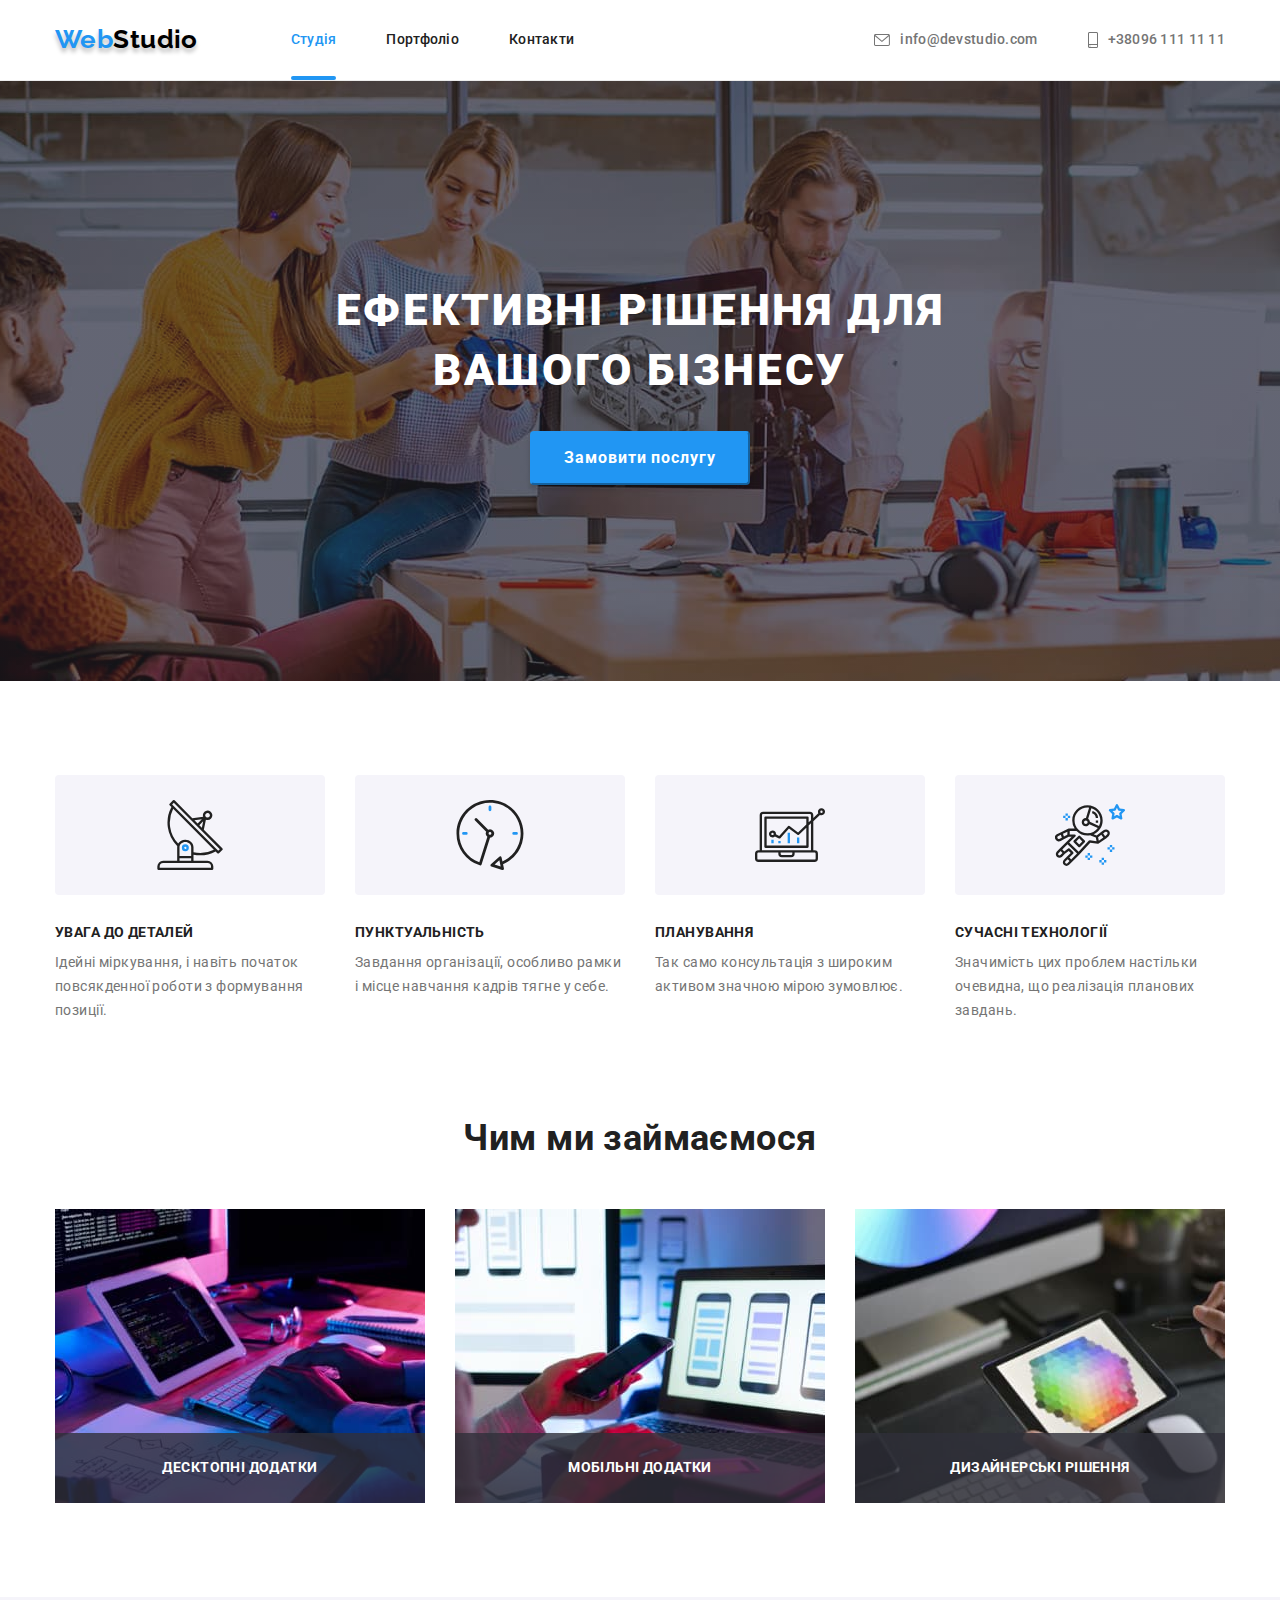
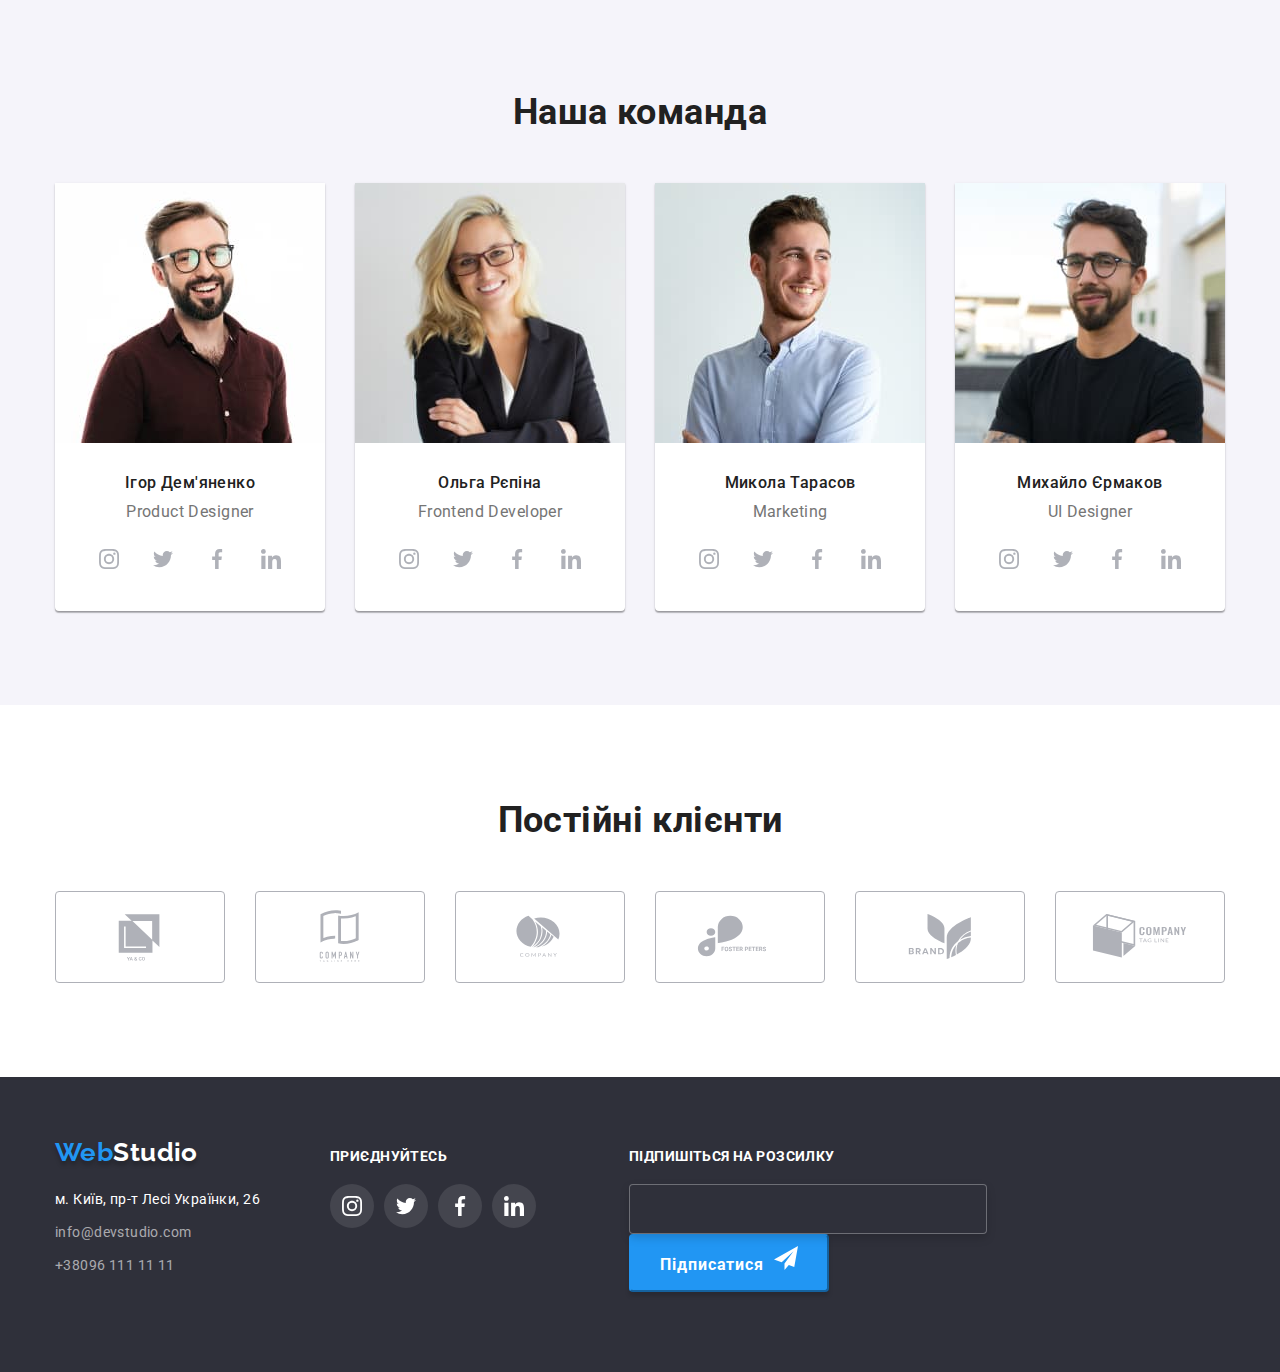
==== index.html @ 11b33dce "subscribe footer" ====
<!DOCTYPE html>
<html lang="uk">
<head>
    <meta charset="UTF-8">
    <meta http-equiv="X-UA-Compatible" content="IE=edge">
    <meta name="viewport" content="width=device-width, initial-scale=1.0">
    <title>WebStudio</title>
    <link rel="preconnect" href="https://fonts.googleapis.com">
    <link rel="preconnect" href="https://fonts.gstatic.com" crossorigin>
    <link href="https://fonts.googleapis.com/css2?family=Raleway:wght@700&family=Roboto:wght@400;500;700;900&display=swap"
        rel="stylesheet">
    <link rel="stylesheet" href="https://cdnjs.cloudflare.com/ajax/libs/modern-normalize/1.1.0/modern-normalize.min.css">
    <link rel="stylesheet" href="./css/styles.css"/>
</head>
<body>
    <!--Хедер-->
    <header>
        <div class="container page-nav">
            <nav class="nav">
                <a href="" class="logo">
                    <span class="logo-web">Web</span><span class="logo-studio">Studio</span>
                </a>
                <ul class="site-nav">
                    <li class="item"> <a class="link current" href="">Студія</a></li>
                    <li class="item"> <a class="link" href="./portfolio.html">Портфоліо</a></li>
                    <li class="item"> <a class="link" href="">Контакти</a></li>
                </ul>
            </nav>
            <ul class="nav-address">
                <li class="item"> <a class="link" href="mailto:info@devstudio.com">
                    <svg class="mail-nav" width="16" height="12">
                      <use href="./images/icons.svg#icon-envelope"></use>
                    </svg> info@devstudio.com</a></li>
                <li class="item"> <a class="link" href="tel:+380961111111">
                    <svg class="tel-nav" width="10" height="16">
                      <use href="./images/icons.svg#icon-smartphone"></use>
                    </svg>+38096 111 11 11</a></li>
            </ul>
        </div>
    </header>
    <!--Мейн-->
    <main>
        <div class="overlay">
            <section class="hero-section">
                <h1 class="title">Ефективні рішення для <br> вашого бізнесу</h1>
                <button class="button" type="button" data-modal-open>
                    <span class="button__label">Замовити послугу</span>
                </button>
            </section>
        </div>
        <section class="benefits">
            <div class="container">
                <h2 class="visually-hidden">Переваги компанії</h2>
                <ul class="features">
                    <li class="item icon-antenna">
                        <div class="icon">
                            <svg class="item-icon" width="70px" height="70px">
                              <use href="./images/icons.svg#icon-antenna-1"></use>
                            </svg>
                        </div>
                        <h3 class="details">УВАГА ДО ДЕТАЛЕЙ</h3>
                        <p class="description">Ідейні міркування, і навіть початок повсякденної роботи з формування позиції.</p>
                    </li>
                    <li class="item icon-clock">
                        <div class="icon">
                            <svg class="item-icon" width="70px" height="70px">
                                <use href="./images/icons.svg#icon-clock-1"></use>
                            </svg>
                        </div>
                        <h3 class="details">ПУНКТУАЛЬНІСТЬ</h3>
                        <p class="description">Завдання організації, особливо рамки і місце навчання кадрів тягне у себе.</p>
                    </li>
                    <li class="item icon-diagram">
                        <div class="icon">
                            <svg class="item-icon" width="70px" height="70px">
                                <use href="./images/icons.svg#icon-diagram-1"></use>
                            </svg>
                        </div>
                        <h3 class="details">ПЛАНУВАННЯ</h3>
                        <p class="description">Так само консультація з широким активом значною мірою зумовлює.</p>
                    </li>
                    <li class="item icon-astronaut">
                        <div class="icon">
                            <svg class="item-icon" width="70px" height="70px">
                                <use href="./images/icons.svg#icon-astronaut-1"></use>
                            </svg>
                        </div>
                        <h3 class="details">СУЧАСНІ ТЕХНОЛОГІЇ</h3>
                        <p class="description">Значимість цих проблем настільки очевидна, що реалізація планових завдань.</p>
                    </li>
                </ul>
            </div>
        </section>
        <section class="work">
            <div class="container">
                <h2 class="title-work">Чим ми займаємося</h2>
                <ul class="box">
                    <li class="item">
                        <a class="link-work" href=""><img src="./images/img1.jpg" alt="Десктопні застосунки" width="370"
                                height="294"></a>
                        <div class="overlay-text"><p>Десктопні додатки</p></div>
                    </li>
                    <li class="item">
                        <a class="link-work" href=""><img src="./images/img2.jpg" alt="Мобільні застосунки" width="370"
                                height="294"></a>
                        <div class="overlay-text"><p>Мобільні додатки</p></div>
                    </li>
                    <li class="item">
                        <a class="link-work" href=""><img src="./images/img3.jpg" alt="Дизайнерські рішення" width="370"
                                height="294"></a>
                        <div class="overlay-text"><p>Дизайнерські рішення</p></div>
                    </li>
                </ul>
            </div>
        </section>
        <section class="work1">
            <div class="container">
                <h2 class="title-work">Наша команда</h2>
                <ul class="specialists">
                    <li class="container1">
                            <img class="img" src="./images/k1.jpg" alt="Product Designer" width="270" height="260">
                            <div class="team">
                                <h3 class="name">Ігор Дем'яненко</h3>
                                <p class="profession" lang="en">Product Designer</p>
                                <ul class="social">
                                    <li class="link"><a class="socials-item" href="" target="_blank" aria-label="Instagram">
                                            <svg class="icon" width="20" height="20">
                                                <use href="./images/icons.svg#icon-instagram"></use>
                                            </svg>
                                        </a>
                                    </li>
                                    <li class="link"><a class="socials-item" href="" target="_blank" aria-label="Twitter">
                                            <svg class="icon" width="20" height="20">
                                                <use href="./images/icons.svg#icon-twitter"></use>
                                            </svg>
                                        </a>
                                    </li>
                                    <li class="link"><a class="socials-item" href="" target="_blank" aria-label="Facebook">
                                            <svg class="icon" width="20" height="20">
                                                <use href="./images/icons.svg#icon-facebook"></use>
                                            </svg>
                                        </a>
                                    </li>
                                    <li class="link"><a class="socials-item" href="" target="_blank" aria-label="Linkedin">
                                            <svg class="icon" width="20" height="20">
                                                <use href="./images/icons.svg#icon-linkedin"></use>
                                            </svg>
                                        </a>
                                    </li>
                                </ul>
                            </div>
                    </li>
                    <li class="container1">
                            <img class="img" src="./images/k2.jpg" alt="Frontend Developer" width="270" height="260">
                            <div class="team">
                                <h3 class="name">Ольга Рєпіна</h3>
                                <p class="profession" lang="en">Frontend Developer</p>
                                <ul class="social">
                                    <li class="link"><a class="socials-item" href="" target="_blank" aria-label="Instagram">
                                            <svg class="icon" width="20" height="20">
                                                <use href="./images/icons.svg#icon-instagram"></use>
                                            </svg>
                                        </a>
                                    </li>
                                    <li class="link"><a class="socials-item" href="" target="_blank" aria-label="Twitter">
                                            <svg class="icon" width="20" height="20">
                                                <use href="./images/icons.svg#icon-twitter"></use>
                                            </svg>
                                        </a>
                                    </li>
                                    <li class="link"><a class="socials-item" href="" target="_blank" aria-label="Facebook">
                                            <svg class="icon" width="20" height="20">
                                                <use href="./images/icons.svg#icon-facebook"></use>
                                            </svg>
                                        </a>
                                    </li>
                                    <li class="link"><a class="socials-item" href="" target="_blank" aria-label="Linkedin">
                                            <svg class="icon" width="20" height="20">
                                                <use href="./images/icons.svg#icon-linkedin"></use>
                                            </svg>
                                        </a>
                                    </li>
                                </ul>
                            </div>
                    </li>
                    <li class="container1">
                            <img class="img" src="./images/k3.jpg" alt="Marketing" width="270" height="260">
                            <div class="team">
                                <h3 class="name">Микола Тарасов</h3>
                                <p class="profession" lang="en">Marketing</p>
                                <ul class="social">
                                    <li class="link"><a class="socials-item" href="" target="_blank" aria-label="Instagram">
                                            <svg class="icon" width="20" height="20">
                                                <use href="./images/icons.svg#icon-instagram"></use>
                                            </svg>
                                        </a>
                                    </li>
                                    <li class="link"><a class="socials-item" href="" target="_blank" aria-label="Twitter">
                                            <svg class="icon" width="20" height="20">
                                                <use href="./images/icons.svg#icon-twitter"></use>
                                            </svg>
                                        </a>
                                    </li>
                                    <li class="link"><a class="socials-item" href="" target="_blank" aria-label="Facebook">
                                            <svg class="icon" width="20" height="20">
                                                <use href="./images/icons.svg#icon-facebook"></use>
                                            </svg>
                                        </a>
                                    </li>
                                    <li class="link"><a class="socials-item" href="" target="_blank" aria-label="Linkedin">
                                            <svg class="icon" width="20" height="20">
                                                <use href="./images/icons.svg#icon-linkedin"></use>
                                            </svg>
                                        </a>
                                    </li>
                                </ul>
                            </div>
                    </li>
                    <li class="container1">
                            <img class="img" src="./images/k4.jpg" alt="UI Designer" width="270" height="260">
                            <div class="team">
                                <h3 class="name">Михайло Єрмаков</h3>
                                <p class="profession" lang="en">UI Designer</p>
                                <ul class="social">
                                    <li class="link"><a class="socials-item" href="" target="_blank" aria-label="Instagram">
                                            <svg class="icon" width="20" height="20">
                                                <use href="./images/icons.svg#icon-instagram"></use>
                                            </svg>
                                        </a>
                                    </li>
                                    <li class="link"><a class="socials-item" href="" target="_blank" aria-label="Twitter">
                                            <svg class="icon" width="20" height="20">
                                                <use href="./images/icons.svg#icon-twitter"></use>
                                            </svg>
                                        </a>
                                    </li>
                                    <li class="link"><a class="socials-item" href="" target="_blank" aria-label="Facebook">
                                            <svg class="icon" width="20" height="20">
                                                <use href="./images/icons.svg#icon-facebook"></use>
                                            </svg>
                                        </a>
                                    </li>
                                    <li class="link"><a class="socials-item" href="" target="_blank" aria-label="Linkedin">
                                            <svg class="icon" width="20" height="20">
                                                <use href="./images/icons.svg#icon-linkedin"></use>
                                            </svg>
                                        </a>
                                    </li>
                                </ul>
                            </div>
                    </li>
                </ul>
            </div>
        </section>
        <section class="clients">
            <div class="container">
                <h2 class="title-work">Постійні клієнти</h2>
                <ul class="icon-clients">
                    <li class="item"><a class="company-link" href="" target="_blank">
                        <svg class="company" width="106" height="60">
                      <use href="./images/icons.svg#icon-Logo1"></use>
                        </svg>
                        </a>
                    </li>
                    <li class="item"><a class="company-link" href="" target="_blank"><svg class="company" width="106" height="60">
                      <use href="./images/icons.svg#icon-Logo2"></use>
                    </svg></a></li>
                    <li class="item"><a class="company-link" href="" target="_blank"><svg class="company" width="106" height="60">
                      <use href="./images/icons.svg#icon-Logo3"></use>
                    </svg></a></li>
                    <li class="item"><a class="company-link" href="" target="_blank"><svg class="company" width="106" height="60">
                      <use href="./images/icons.svg#icon-Logo4"></use>
                    </svg></a></li>
                    <li class="item"><a class="company-link" href="" target="_blank"><svg class="company" width="106" height="60">
                      <use href="./images/icons.svg#icon-Logo5"></use>
                    </svg></a></li>
                    <li class="item"><a class="company-link" href="" target="_blank"><svg class="company" width="106" height="60">
                      <use href="./images/icons.svg#icon-Logo6"></use>
                    </svg></a></li>
                </ul>
            </div>
        </section>
    </main>
    <!--Футер-->
    <footer class="footer">
        <div class="container info">
            <div>
                <a href="" class="logo">
                    <span class="logo-web">Web</span><span class="logo-studio">Studio</span>
                </a>
                <address>
                    <ul>
                        <li class="item"><a class="address" href="https://goo.gl/maps/R6BXJKpHJJbLq4Js7" target="_blank">м. Київ, пр-т
                                Лесі Українки,
                                26</a></li>
                        <li class="item"><a class="mail" href="mailto:info@devstudio.com">info@devstudio.com</a></li>
                        <li class="item"><a class="tel" href="tel:+380961111111">+38096 111 11 11</a></li>
                    </ul>
                </address>
            </div>
            <div class="social-page">
                <b class="join">приєднуйтесь</b>
                <ul class="social">
                    <li class="link"><a class="socials-item" href="" target="_blank" aria-label="Instagram">
                            <svg class="icon" width="20" height="20">
                                <use href="./images/icons.svg#icon-instagram"></use>
                            </svg>
                        </a>
                    </li>
                    <li class="link"><a class="socials-item" href="" target="_blank" aria-label="Twitter">
                            <svg class="icon" width="20" height="20">
                                <use href="./images/icons.svg#icon-twitter"></use>
                            </svg>
                        </a>
                    </li>
                    <li class="link"><a class="socials-item" href="" target="_blank" aria-label="Facebook">
                            <svg class="icon" width="20" height="20">
                                <use href="./images/icons.svg#icon-facebook"></use>
                            </svg>
                        </a>
                    </li>
                    <li class="link"><a class="socials-item" href="" target="_blank" aria-label="Linkedin">
                            <svg class="icon" width="20" height="20">
                                <use href="./images/icons.svg#icon-linkedin"></use>
                            </svg>
                        </a>
                    </li>
                </ul>
            </div>
            <div class="subscribe">
                <b class="join">Підпишіться на розсилку</b>
                <form action="email" placeholder="E-mail">
                    <label for="">
                        <input type="text" name="E-mail">
                    </label>
                    <button class="btn-form">
                        <span class="btn-name">Підписатися</span>
                        <svg class="icon-send" width="24" height="24">
                            <use href="./images/icons.svg#icon-icon-send"></use>
                        </svg>
                    </button>
                </form>
            </div>
        </div>
    </footer>

    <div class="backdrop is-hidden" data-modal>
        <div class="modal">
            <button class="close-btn" type="button" data-modal-close>
                <svg class="icon-close" width="18" height="18">
                  <use href="./images/icons.svg#icon-close"></use>
                </svg>
            </button>
        </div>
    </div>
    <script src="./js/modal.js"></script>
</body>
</html>
---- css/styles.css ----
/*колір основного тексту #212121 */
/*вторинний колір тексту #757575 */
/*білий #FFFFFF */
/*акцент синій #2196F3 */
/*вторинний колір фону #2F303A-чорний, #F5F4FA- сірий */

:root {
    --primary-text-color: #757575;
    --title-text-color: #212121;
    --accent-color: #2196F3;
    --white-color: #FFFFFF;
}
html{
    box-sizing: border-box;
}
*,*::before, *::after{
    box-sizing: inherit;
}
body{
    background-color: var(--white-color);
    font-family: 'Roboto', sans-serif;
    font-weight: 400;
    font-size: 14px;
    letter-spacing: 0.03em;
}
body ul{
    list-style: none;
}
body a{
    text-decoration: none;
}

    
            /*Header*/
header {
    background-color: var(--white-color);
    border-bottom: 1px solid #ECECEC;
}
h1,h2,h3,p,ul{
    margin: 0;
    padding: 0;
}
img{
    display: block;
}
.page-nav{
    display: flex;
    align-items: center;
}
.nav{
    display: flex;
}

.container{
    margin-left: auto;
    margin-right: auto;
    width: 1200px;
    padding: 0 15px;
    /*outline: 4px solid red;*/ 
}
.logo{
    font-family: 'Raleway', sans-serif;
    font-weight: 700;
    font-size: 26px;
    line-height: 1.19;
    text-shadow: 0px 4px 4px rgba(0, 0, 0, 0.25);
}
.nav .logo{
    padding-top: 24px;
    padding-bottom: 25px;
}
.logo-web {
    color: var(--accent-color);
}
.logo-studio {
    color: #000000;
}
.site-nav {    
    display: flex;
    margin-left: 93px;
    font-weight: 500;
    font-size: 14px;
    line-height: 1.14;
    letter-spacing: 0.02em;
    color: var(--title-text-color);
}
.site-nav .item{
    margin-right: 50px;
    position: relative;
}
.site-nav .current::after{
    content: "";
    position: absolute;
    left: 0;
    bottom: 0;
    display: block;
    width: 100%;
    height: 4px;
    background: var(--accent-color);
    border-radius: 2px;
}
.site-nav .item:last-child{
    margin-right: 0;
}
.site-nav .link{
    font-weight: 500;
    line-height: 1.14;
    letter-spacing: 0.02em;
    color: var(--title-text-color);
    padding: 32px 0;
    display: block;

    transition-property: color;
    transition-duration: 250ms;
    transition-timing-function: cubic-bezier(0.4, 0, 0.2, 1);
}
.site-nav .link:hover,
.site-nav .link:focus {
    color: var(--accent-color);
}
.site-nav .link.current{
    color: var(--accent-color);
}
.nav-address .item +.item{
    margin-left: 50px;
}
.nav-address {
    display: flex;
    margin-left: auto;
    font-style: normal;
    font-weight: 500;
    font-size: 14px;
    line-height: 1.14;
    letter-spacing: 0.02em;
    color: var(--primary-text-color);
}
.nav-address .link{
    display: flex;
    padding-top: 32px;
    padding-bottom: 32px;
    color: var(--primary-text-color);
    align-items: center;
    justify-content: center;

    transition-property: color;
    transition-duration: 250ms;
    transition-timing-function: cubic-bezier(0.4, 0, 0.2, 1);
}
.mail-nav{
    margin-right: 10px;
    fill: currentColor;
}
.tel-nav{
    margin-right: 10px;
    fill: currentColor;
}
.nav-address .link:focus,
.nav-address .link:hover{
    color: var(--accent-color);
}
    /*Hero-sectiov*/
.hero-section {
    padding-top: 200px;
    padding-bottom: 200px;
    /*background-color: #C4C4C4;*/
    text-align: center;
    /*outline: 4px solid red;*/
}
.overlay{
    height: 600px;
    max-width: 1600px;
    margin-left: auto;
    margin-right: auto;
    background-image: linear-gradient(
            to right,
            rgba(47, 48, 58, 0.4),
            rgba(47, 48, 58, 0.4)
    ),
        url(../images/Overlay.jpg);
    background-color: ##C4C4C4;
    background-repeat: no-repeat;
    background-position: center;
    background-size: cover;
}
.hero-section .title {
    font-weight: 900;
    font-size: 44px;
    line-height: 1.36;
    letter-spacing: 0.06em;
    text-transform: uppercase;
    color: var(--white-color);
    margin-bottom: 30px;
}
.button{
    min-width: 216px;
    min-height: 50px;
    padding: 10px 32px;
    text-align: center;
    background: var(--accent-color);
    box-shadow: 0px 4px 4px rgba(0, 0, 0, 0.15);
    border-radius: 4px;
    border-color: var(--accent-color);
    cursor: pointer;
}
.button__label {
    font-family: 'Roboto';
    font-weight: 700;
    font-size: 16px;
    line-height: 1.88;
    display: flex;
    align-items: center;
    text-align: center;
    letter-spacing: 0.06em;
    color: var(--white-color);
}
.button:hover, .button:focus{
    color: var(--accent-color);
}
.visually-hidden {
    position: absolute;
    width: 1px;
    height: 1px;
    margin: -1px;
    border: 0;
    padding: 0;

    white-space: nowrap;
    clip-path: inset(100%);
    clip: rect(0 0 0 0);
    overflow: hidden;
}
.features{
    display: flex;
    flex-wrap: wrap;
}
.features .item+.item{
    margin-left: 30px;
}
.benefits .item{
    width: 270px;
}

.benefits .icon{
    width: 270px;
    height: 120px;
    background-color: #F5F4FA;
    margin-bottom: 30px;
    border-radius: 4px;
    display: flex;
    align-items: center;
    justify-content: center;
}
/*.benefits .item::before {
    content: "";
    display: block;
    height: 120px;
    background-size: auto;
    background-repeat: no-repeat;
    background-position: center;
    border-radius: 4px;
    background-color: #F5F4FA;
    padding: 25px 100px;
    margin-bottom: 30px;
}
.icon-antenna:before{
    background-image: url("../images/antenna\ 1.svg");
}
.icon-clock:before{
    background-image: url("../images/clock\ 1.svg");
}
.icon-diagram:before{
    background-image: url("../images/diagram\ 1.svg");
}
.icon-astronaut:before{
    background-image: url("../images/astronaut\ 1.svg");
}*/

.benefits .details {
    margin-bottom: 10px;
    line-height: 1.14;
    font-size: 14px;
    text-transform: uppercase;
    color: var(--title-text-color);
}
.benefits .description {
    line-height: 1.71;
    color: var(--primary-text-color);
}
.benefits{
    padding-bottom: 94px;
    padding-top: 94px;
}
.title-work{
    font-size: 36px;
    line-height: 1.17;
    text-align: center;
    color: var(--title-text-color);
    margin-bottom: 50px;
}
.box{
    display: flex;
    flex-wrap: wrap;
}
.specialists{
    display: flex;
    flex-wrap: wrap;
}

.specialists .name{
    font-weight: 500;
    font-size: 16px;
    line-height: 1.19;
    text-align: center;
    color: var(--title-text-color);
    margin-bottom: 10px;
}
.specialists .profession{
    font-size: 16px;
    line-height: 1.19;
    text-align: center;
    color: var(--primary-text-color);
    margin-bottom: 16px;
}
.work{
    display: flex; 
    padding-bottom: 94px;
}

.work .item +.item{
    margin-left: 30px;
}
.work .item{
    position: relative;
}
.overlay-text{
    position: absolute;
    
    bottom: 0;

    width: 370px;
    height: 70px;
    background: rgba(47, 48, 58, 0.8);

    font-weight: 700;
    font-size: 14px;
    line-height: 1.14;
    text-align: center;
    letter-spacing: 0.03em;
    text-transform: uppercase;
    color: var(--white-color);
    padding-top: 27px;
}
.work1 {
    padding-top: 94px;
    padding-bottom: 94px;
    background-color: #F5F4FA;
}
.work1 .socials-item {
    display: flex;
    align-items: center;
    justify-content: center;
    width: 44px;
    height: 44px;
    background-color: var(--white-color);
    border-radius: 50%;

    transition-property: background-color;
    transition-duration: 250ms;
    transition-timing-function: cubic-bezier(0.4, 0, 0.2, 1);
}
.work1 .icon {
    fill: #AFB1B8;

    transition-property: fill;
    transition-duration: 250ms;
    transition-timing-function: cubic-bezier(0.4, 0, 0.2, 1);
}
.socials-item:hover .icon,
.socials-item:focus .icon{
    fill: var(--white-color);
}
.socials-item:hover,
.socials-item:focus{
    background-color: var(--accent-color);
}

.team {
    padding-top: 30px;
    padding-bottom: 30px;
}
.container1{
    width: 270px;
    min-height: 368px;
    background: var(--white-color);
    box-shadow: 0px 1px 3px rgba(0, 0, 0, 0.12), 0px 1px 1px rgba(0, 0, 0, 0.14), 0px 2px 1px rgba(0, 0, 0, 0.2);
    border-radius: 0px 0px 4px 4px;
}
.container1 +.container1{
    margin-left: 30px;
}
.clients{
    padding-top: 94px;
    padding-bottom: 94px;
}
.company{
    fill: #AFB1B8;

    transition-property: fill, border-color;
    transition-duration: 250ms;
    transition-timing-function: cubic-bezier(0.4, 0, 0.2, 1);
}
.company-link {
    display: flex;
    align-items: center;
    justify-content: center;
    width: 170px;
    height: 92px;
    background-color: var(--white-color);
    border: 1px solid #AFB1B8;
    border-radius: 4px;
}
.icon-clients{
    display: flex;
    justify-content: center;
    align-items: center;
    gap: 30px;
}
 
.company-link:hover .company,
.company-link:focus .company{
    fill: var(--accent-color);
}
.company-link:hover,
.company-link:focus{
    border-color: var(--accent-color);
}
   


            /*Футер*/
.footer{
    background-color: #2F303A;
    padding-top: 60px;
    padding-bottom: 60px;
    display: flex;
}
.info{
    display: flex;
    align-items: baseline;
}
.footer .logo-studio{
    font-family: 'Raleway', sans-serif;
    font-weight: 700;
    font-size: 26px;
    line-height: 1.19;
    color: var(--white-color);
}
.footer .logo {
    display: flex;
    margin-bottom: 20px;
    font-family: 'Raleway', sans-serif;
    font-weight: 700;
    font-size: 26px;
    line-height: 1.19;
}
.footer .address{
    font-style: normal;
    line-height: 1.71;
    color: var(--white-color);
}
.footer .item +.item{
    margin-top: 9px;
}

.footer .mail,
.footer .tel{
    font-style: normal;
    line-height: 1.71;
    color: rgba(255, 255, 255, 0.6);
}
.footer .item{
    transition-property: color;
    transition-duration: 250ms;
    transition-timing-function: cubic-bezier(0.4, 0, 0.2, 1);
}
.footer .address:hover, .footer .address:focus,
.footer .mail:hover, .footer .mail:focus,
.footer .tel:hover,.footer .tel:focus{
    color: var(--accent-color);
}
.join{
    text-transform: uppercase;
    color: var(--white-color);
    display: inline-block;
    margin-bottom: 20px;
}
.footer .icon{
    fill: var(--white-color);
}
.footer .socials-item{
    display: flex;
    align-items: center;
    justify-content: center;
    width: 44px;
    height: 44px;
    background-color: rgba(255, 255, 255, 0.1);
    border-radius: 50%;

    transition-property: background-color;
    transition-duration: 250ms;
    transition-timing-function: cubic-bezier(0.4, 0, 0.2, 1);
}
.socials-item:hover,
.socials-item:focus{
    background-color: var(--accent-color);
}
.social{
    display: flex;
    align-items: center ;
    justify-content: center;
}
.social-page{
    margin-left: 70px;
}
.social .link +.link{
    margin-left: 10px;
}
.subscribe {
    margin-left: 93px;
    margin-bottom: 20px;
    width: 570px;
}
input {
    width: 358px;
    height: 50px;

    border: 1px solid rgba(255, 255, 255, 0.3);
    filter: drop-shadow(0px 4px 4px rgba(0, 0, 0, 0.15));
    border-radius: 4px;

    font-family: inherit;
    background-color: #2F303A;
    padding-left: 16px;
    margin-right: 12px;
}

.btn-form {
    min-width: 200px;
    min-height: 50px;

    background-color: var(--accent-color);
    box-shadow: 0px 4px 4px rgba(0, 0, 0, 0.15);
    border-radius: 4px;
    padding: 10px 28px;
    margin-right: 10px;

    display: flex;
    align-items: baseline;
    justify-content: center;

    border-color: var(--accent-color);
    cursor: pointer;
}

.btn-name {
    font-weight: 700;
    font-size: 16px;
    line-height: 1.88;

    align-items: center;
    text-align: center;
    letter-spacing: 0.06em;

    margin-right: 10px;

    color: #FFFFFF;
}

.icon-send {
    fill: var(--white-color);

}
       

            /* Модальне вікно*/

.backdrop{
    position: fixed;
    top: 0;
    left: 0;
    z-index: 1000;

    width: 100%;
    height: 100%;

    background-color: rgba(0, 0, 0, 0.2);

    /*opacity: 1;
    visibility: visible;
    pointer-events: initial;*/

    transition: opacity 250ms linear, visibility 250ms linear;
}

.backdrop.is-hidden{
    opacity: 0;
    visibility: hidden;
    pointer-events: none;
}
.modal{
    position: absolute;
    top: 50%;
    left: 50%;
    transform: translate(-50%, -50%);

    width: 528px;
    min-height: 581px;

    background-color: var(--white-color);
    border-radius: 4px;

    transition: transform 500ms ease-out;
}
.backdrop.is-hidden .modal{
    transform: translate(-50%, -60%);
}

.close-btn{
    position: absolute;
    top: 8px;
    right: 8px;

    display: flex;
    align-items: center;
    justify-content: center;

    width: 30px;
    height: 30px;
    padding: 0;
    border-radius: 50%;
    border: 1px solid rgba(0, 0, 0, 0.1);

    background-color: transparent;

    cursor: pointer;
}


                /*Портфоліо*/
.filters{
    padding-top: 94px;
    padding-bottom: 94px;
}
.filters-menu{
    display: flex;
    margin-bottom: 50px;
    justify-content: center;
}
.filters-menu .item+.item{
    margin-left: 8px;
}
.filters .btn{
    cursor: pointer;
    font-family: 'Roboto';
    font-weight: 500;
    font-size: 16px;
    line-height: 1.63;
    text-align: center;
    color: var(--title-text-color);
    background-color: #F5F4FA;
    padding: 6px 22px;
    border-radius: 4px;
    min-width: 73px;
    border-color: transparent;

    transition-property: background-color, color, box-shadow;
    transition-duration: 250ms;
    transition-timing-function: cubic-bezier(0.4, 0, 0.2, 1);
}
.filters .btn:hover,
.filters .btn:focus{
    color: var(--white-color);
    background-color: var(--accent-color);
    box-shadow: 0px 3px 1px rgba(0, 0, 0, 0.1), 0px 1px 2px rgba(0, 0, 0, 0.08), 0px 2px 2px rgba(0, 0, 0, 0.12);
}
.portfolio .link{
    display: block;
    background-color: var(--white-color);

    transition-property: box-shadow;
    transition-duration: 250ms;
    transition-timing-function: cubic-bezier(0.4, 0, 0.2, 1);
}
.portfolio .link:hover,
.portfolio .link:focus{
    box-shadow: 0px 1px 1px rgba(0, 0, 0, 0.12), 0px 4px 4px rgba(0, 0, 0, 0.06), 1px 4px 6px rgba(0, 0, 0, 0.16);
}

.title-portfolio{
    font-weight: 700;
    font-size: 18px;
    line-height: 2;
    letter-spacing: 0.06em;
    color: var(--title-text-color);
}
.variety-portfolio{
    font-size: 16px;
    line-height: 1.88;
    color: var(--primary-text-color);
}
.portfolio{
    display: flex;
    flex-wrap: wrap;
}
.container2{
    margin-right: 30px;
    margin-bottom: 30px;
    width: 370px;
    height: 404px;
    background: var(--white-color);
    border: 1px solid #EEEEEE;
}
.container2:nth-child(3n) {
    margin-right: 0;
}
.container2:nth-last-child(-n+3){
    margin-bottom: 0;
}
.menu{
    /*background-color: var(--white-color);*/
    padding: 20px 24px;
}
.thumb{
    position: relative;
    overflow: hidden;
}
.portfolio-overlay{
    position: absolute;
    top: 0;
    left: 0;

    width: 100%;
    height: 100%;
    display: flex;
    align-items: center;
    padding-left: 24px;
    padding-right: 24px;

    background-color: rgba(33, 150, 243, 0.9);

    transform: translateY(101%);
    
    transition-property: transform;
    transition-duration: 250ms;
    transition-timing-function: cubic-bezier(0.4, 0, 0.2, 1);
}
.portfolio-overlay .text{
    font-size: 18px;
    line-height: 1.56;
    letter-spacing: 0.03em;
    color: var(--white-color);
}
.container2:focus .portfolio-overlay,
.container2:hover .portfolio-overlay {
    transform: translateY(0);
}
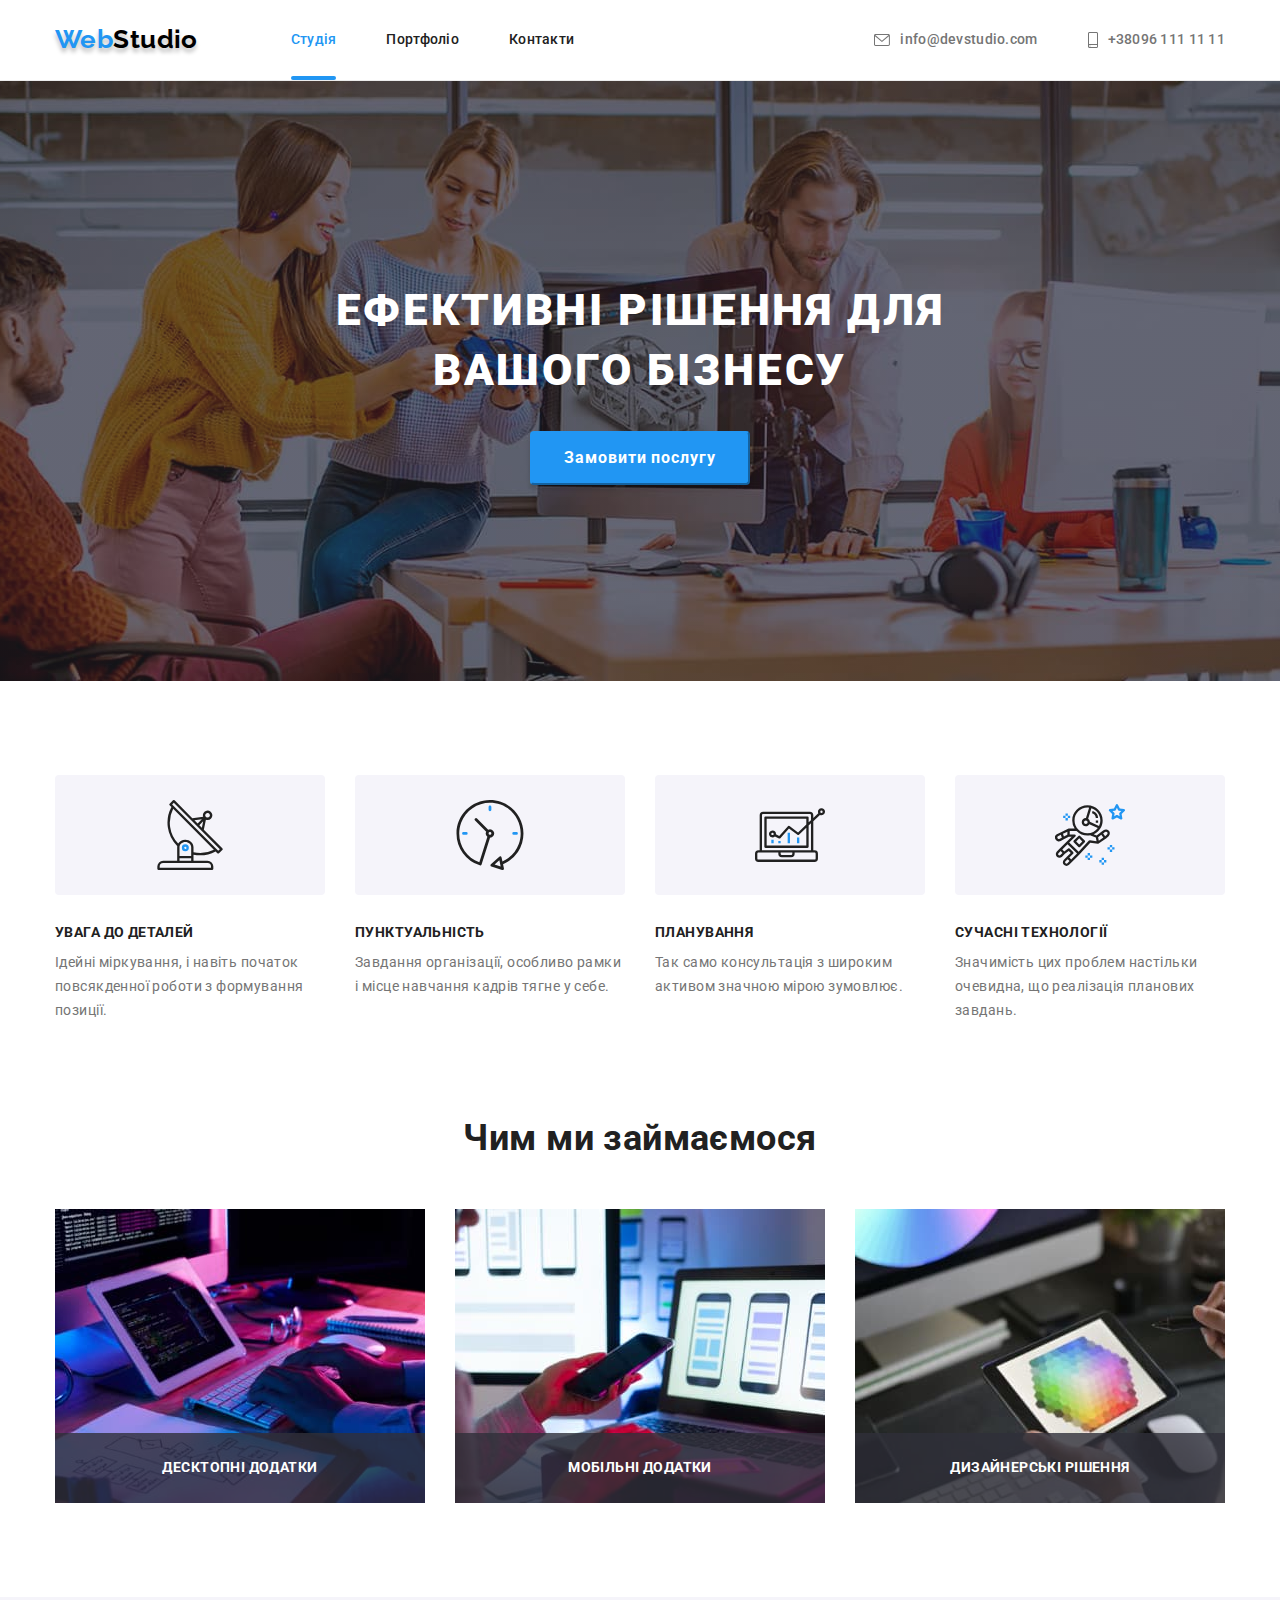
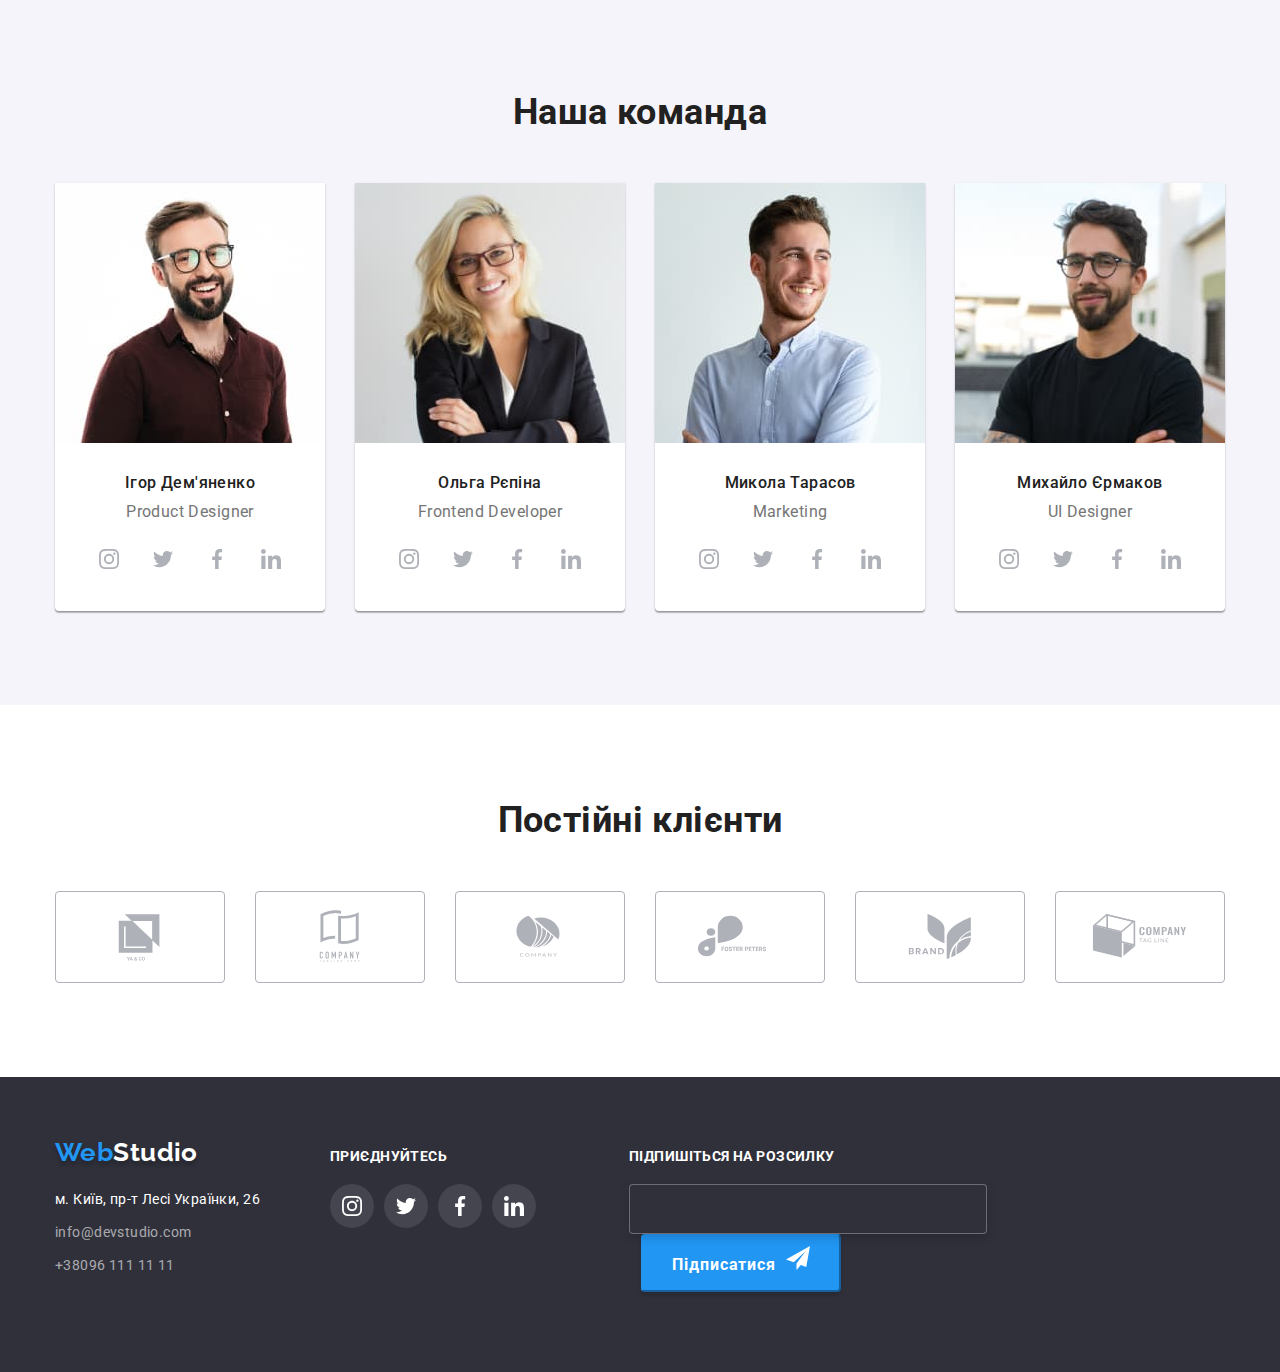
==== commit e4f88595: "modal form css" ====
--- a/index.html
+++ b/index.html
@@ -333,7 +333,7 @@
                     <label for="">
                         <input type="text" name="E-mail">
                     </label>
-                    <button class="btn-form">
+                    <button type="submit" class="btn-form">
                         <span class="btn-name">Підписатися</span>
                         <svg class="icon-send" width="24" height="24">
                             <use href="./images/icons.svg#icon-icon-send"></use>
@@ -352,7 +352,42 @@
                 </svg>
             </button>
         </div>
+        <div class="modal-form">
+            <h2 class="title-modal">Залиште свої дані, ми вам передзвонимо</h2>
+            <form class="form-service">
+                <div class="form-groupe">
+                    <label class="form-label" for="name">Ім'я</label>
+                    <input class="form-input" type="text" name="name" id="name">
+                </div>
+
+                <div class="form-groupe">
+                    <label class="form-label" for="tel">Телефон</label>
+                    <input class="form-input" type="tel" name="tel" id="tel">
+                </div>
+
+                <div class="form-groupe">
+                    <label class="form-label" for="mail">Пошта</label>
+                    <input class="form-input" type="email" name="mail" id="mail">
+                </div>
+
+                <div class="form-groupe">
+                    <label class="form-label" for="comment">Коментар</label>
+                    <textarea class="form-comment" name="comment" id="comment" rows="10" placeholder="Введіть текст"></textarea>
+                </div>
+
+                <div class="form-agree">
+                    <input type="checkbox" name="agree" value="agree" id="agree">
+                    <label for="agree">Погоджуюся з розсилкою та приймаю 
+                        <a class="link">Умови договору</a></label>
+                </div>
+
+                <button class="btn-form-service" type="submit">
+                    <span class="name-btn-form">Відправити</span></button>
+            </form>
+        </div>
     </div>
+    
+
     <script src="./js/modal.js"></script>
 </body>
 </html>--- a/css/styles.css
+++ b/css/styles.css
@@ -528,9 +528,9 @@
 .subscribe {
     margin-left: 93px;
     margin-bottom: 20px;
-    width: 570px;
-}
-input {
+    /*width: 570px;*/
+}
+ .footer input {
     width: 358px;
     height: 50px;
 
@@ -540,8 +540,8 @@
 
     font-family: inherit;
     background-color: #2F303A;
-    padding-left: 16px;
-    margin-right: 12px;
+    padding:15px 16px;
+    margin: 0;
 }
 
 .btn-form {
@@ -552,8 +552,8 @@
     box-shadow: 0px 4px 4px rgba(0, 0, 0, 0.15);
     border-radius: 4px;
     padding: 10px 28px;
-    margin-right: 10px;
-
+    margin-left: 12px;
+    
     display: flex;
     align-items: baseline;
     justify-content: center;
@@ -644,6 +644,89 @@
 
     cursor: pointer;
 }
+.modal-form {
+    position: absolute;
+    top: 15%;
+    left: 30%;
+
+    outline: 2px solid tomato;
+    padding: 40px;
+
+    width: 448px;
+    margin-left: auto;
+    margin-right: auto;
+}
+.title-modal{
+    font-weight: 700;
+    font-size: 20px;
+    line-height: 1.15;
+    text-align: center;
+    letter-spacing: 0.03em;
+    
+    color: var(--title-text-color);
+
+    margin-bottom: 12px;
+}
+.form-groupe{
+    margin-bottom: 10px;
+
+    display: flex;
+    flex-direction: column;
+}
+.form-groupe input{
+    margin: 0;
+    padding: 11px 12px;
+
+    border: 1px solid rgba(33, 33, 33, 0.2);
+    border-radius: 4px;
+}
+.form-groupe label{
+    margin-bottom: 4px;
+
+    color: var(--primary-text-color);
+}
+.form-groupe 
+textarea{
+    resize: none;
+    margin-bottom: 20px;
+}
+.form-comment{
+    padding: 12px 16px;
+    
+    border: 1px solid rgba(33, 33, 33, 0.2);
+    border-radius: 4px;
+}
+.modal-form .form-agree{
+    margin-bottom: 30px;
+}
+.form-agree .link{
+    color: var(--accent-color);
+}
+.btn-form-service{
+    min-width: 200px;
+    min-height: 50px;
+
+    background-color: var(--accent-color);
+    box-shadow: 0px 4px 4px rgba(0, 0, 0, 0.15);
+    border-radius: 4px;
+    /*padding: 10px 52px;*/
+
+    border-color: var(--accent-color);
+    cursor: pointer;
+}
+.name-btn-form{
+    display: flex;
+    align-items: center;
+    justify-content: center;
+
+    font-weight: 700;
+    font-size: 16px;
+    line-height: 1.87;
+    letter-spacing: 0.06em;
+
+    color:var(--white-color);
+}
+
 
 
                 /*Портфоліо*/
@@ -763,4 +846,5 @@
 .container2:focus .portfolio-overlay,
 .container2:hover .portfolio-overlay {
     transform: translateY(0);
-}+}
+
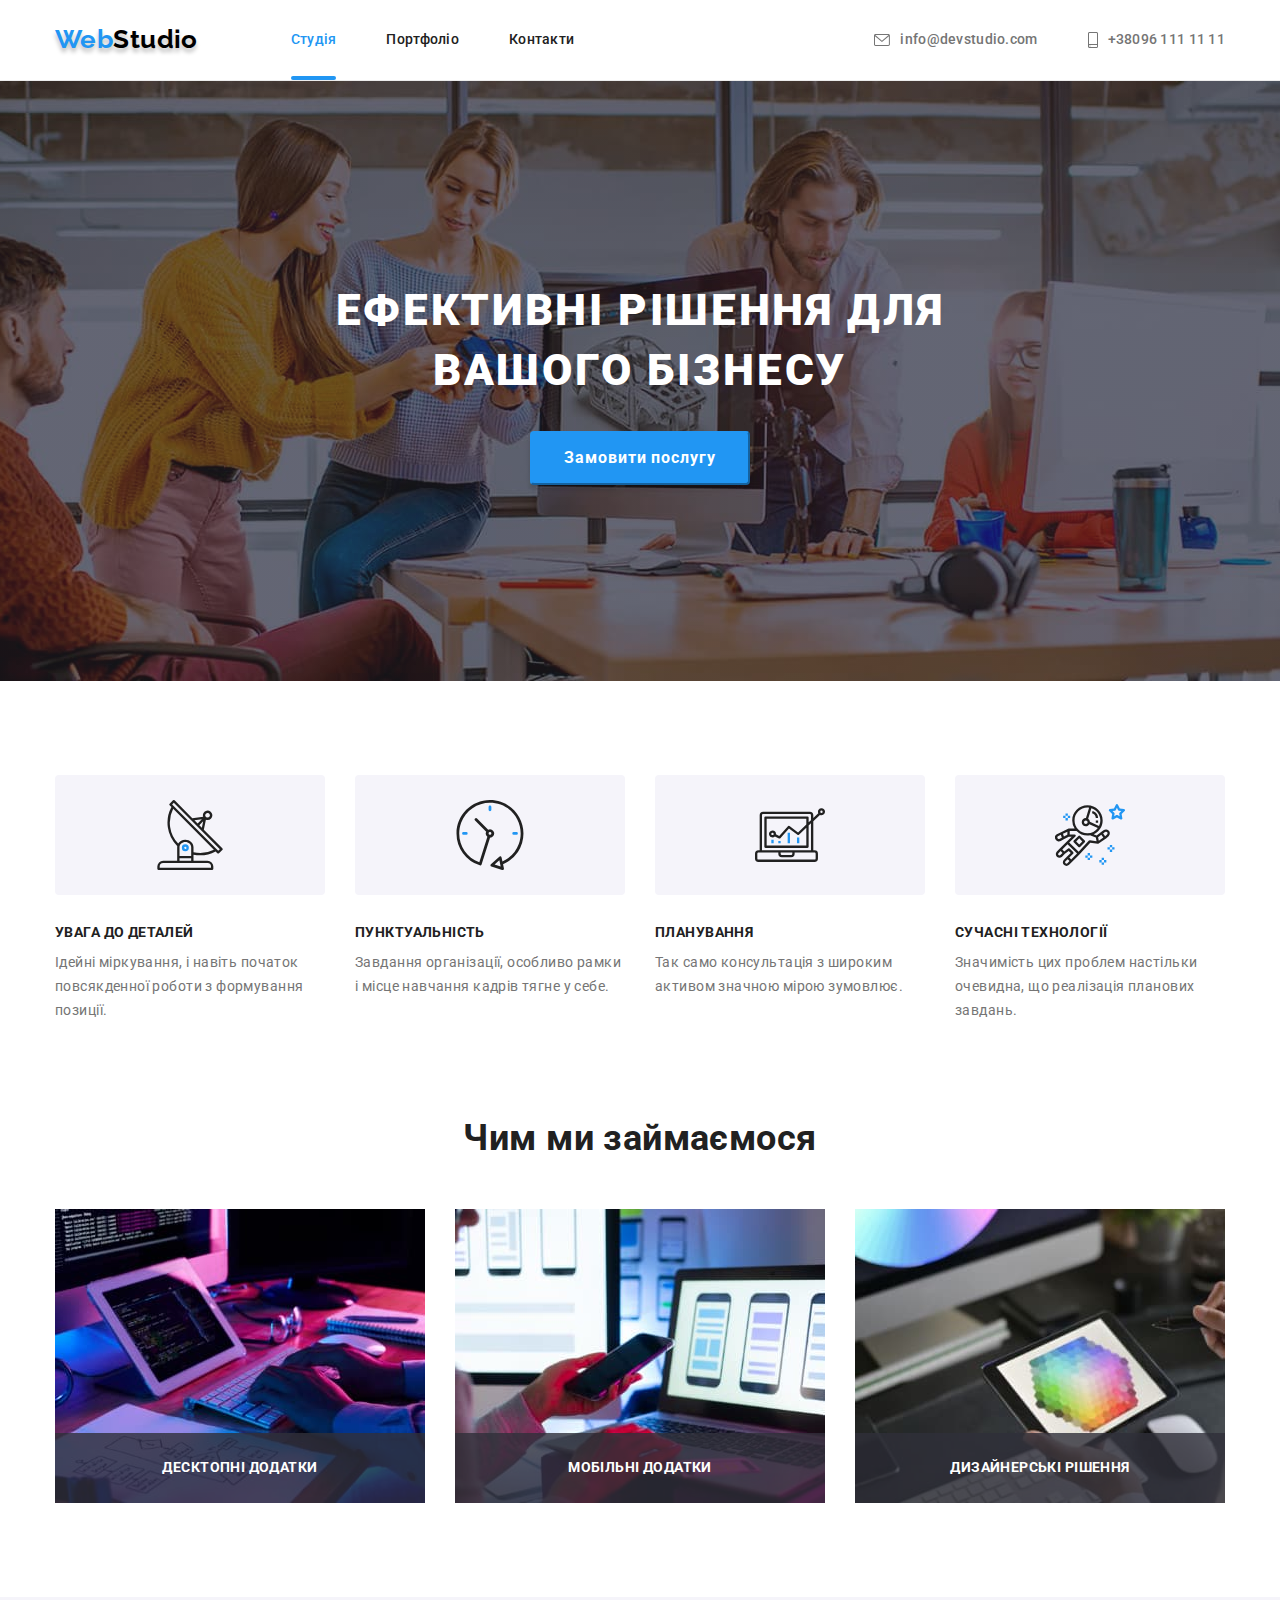
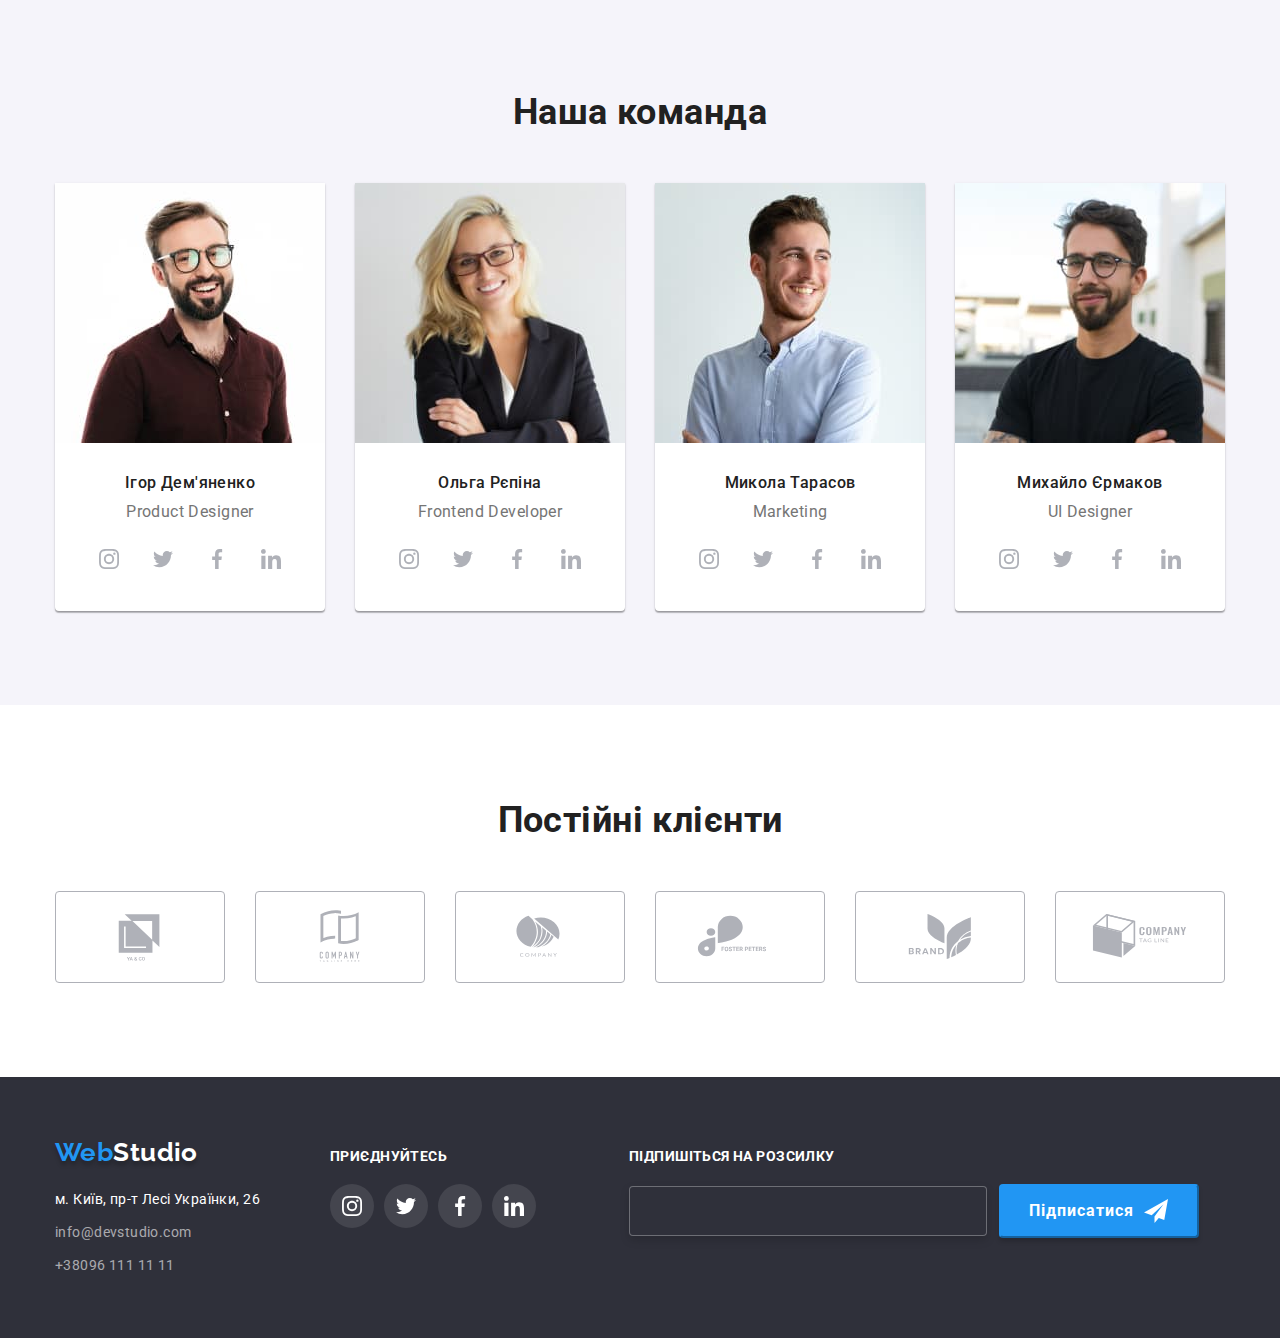
==== commit 2b3ec68b: "css form" ====
--- a/index.html
+++ b/index.html
@@ -329,10 +329,9 @@
             </div>
             <div class="subscribe">
                 <b class="join">Підпишіться на розсилку</b>
-                <form action="email" placeholder="E-mail">
-                    <label for="">
-                        <input type="text" name="E-mail">
-                    </label>
+                <form class="form-subscribe" action="email" placeholder="E-mail">
+                    <label for="E-mail"></label>
+                    <input type="text" name="email" id="E-mail">
                     <button type="submit" class="btn-form">
                         <span class="btn-name">Підписатися</span>
                         <svg class="icon-send" width="24" height="24">
@@ -358,21 +357,30 @@
                 <div class="form-groupe">
                     <label class="form-label" for="name">Ім'я</label>
                     <input class="form-input" type="text" name="name" id="name">
+                    <svg class="form-icon" width="18px" height="18px">
+                      <use href="./images/icons.svg#icon-person-black"></use>
+                    </svg>
                 </div>
 
                 <div class="form-groupe">
                     <label class="form-label" for="tel">Телефон</label>
                     <input class="form-input" type="tel" name="tel" id="tel">
+                    <svg class="form-icon" width="18px" height="18px">
+                      <use href="./images/icons.svg#icon-phone-black"></use>
+                    </svg>
                 </div>
 
                 <div class="form-groupe">
                     <label class="form-label" for="mail">Пошта</label>
                     <input class="form-input" type="email" name="mail" id="mail">
+                    <svg class="form-icon" width="18px" height="18px">
+                      <use href="./images/icons.svg#icon-email-black"></use>
+                    </svg>
                 </div>
 
                 <div class="form-groupe">
                     <label class="form-label" for="comment">Коментар</label>
-                    <textarea class="form-comment" name="comment" id="comment" rows="10" placeholder="Введіть текст"></textarea>
+                    <textarea class="form-comment" name="comment" id="comment" rows="6" placeholder="Введіть текст"></textarea>
                 </div>
 
                 <div class="form-agree">
--- a/css/styles.css
+++ b/css/styles.css
@@ -331,6 +331,10 @@
 }
 .work .item{
     position: relative;
+
+    display: flex;
+    align-items: center;
+    justify-content: center;
 }
 .overlay-text{
     position: absolute;
@@ -494,6 +498,11 @@
     display: inline-block;
     margin-bottom: 20px;
 }
+.form-subscribe{
+    display: flex;
+    align-items: center;
+    justify-content: center;
+}
 .footer .icon{
     fill: var(--white-color);
 }
@@ -527,7 +536,7 @@
 }
 .subscribe {
     margin-left: 93px;
-    margin-bottom: 20px;
+    
     /*width: 570px;*/
 }
  .footer input {
@@ -555,8 +564,8 @@
     margin-left: 12px;
     
     display: flex;
-    align-items: baseline;
-    justify-content: center;
+    align-items: center;
+    justify-content: baseline;
 
     border-color: var(--accent-color);
     cursor: pointer;
@@ -567,9 +576,7 @@
     font-size: 16px;
     line-height: 1.88;
 
-    align-items: center;
-    text-align: center;
-    letter-spacing: 0.06em;
+   letter-spacing: 0.06em;
 
     margin-right: 10px;
 
@@ -578,7 +585,6 @@
 
 .icon-send {
     fill: var(--white-color);
-
 }
        
 
@@ -645,14 +651,14 @@
     cursor: pointer;
 }
 .modal-form {
-    position: absolute;
-    top: 15%;
-    left: 30%;
+    position: relative;
+    top: 19%;
+    /*left: 30%;*/
 
     outline: 2px solid tomato;
     padding: 40px;
 
-    width: 448px;
+    width: 528px;
     margin-left: auto;
     margin-right: auto;
 }
@@ -673,22 +679,39 @@
     display: flex;
     flex-direction: column;
 }
+
 .form-groupe input{
+    position: relative;
+
     margin: 0;
     padding: 11px 12px;
 
     border: 1px solid rgba(33, 33, 33, 0.2);
     border-radius: 4px;
 }
-.form-groupe label{
+.form-icon{
+    position: absolute;
+
+    left: 52px;
+}
+.form-label{
     margin-bottom: 4px;
 
     color: var(--primary-text-color);
+}
+.form-input{
+    position: relative;
+
+    margin: 0;
+    padding: 11px 12px;
+    
+    border: 1px solid rgba(33, 33, 33, 0.2);
+    border-radius: 4px;
 }
 .form-groupe 
 textarea{
     resize: none;
-    margin-bottom: 20px;
+    margin-bottom: 10px;
 }
 .form-comment{
     padding: 12px 16px;
@@ -696,16 +719,27 @@
     border: 1px solid rgba(33, 33, 33, 0.2);
     border-radius: 4px;
 }
-.modal-form .form-agree{
+.form-agree{
     margin-bottom: 30px;
+
+    text-align: center;
 }
 .form-agree .link{
     color: var(--accent-color);
+    text-decoration: underline;
+    
+    cursor: pointer;
 }
 .btn-form-service{
     min-width: 200px;
     min-height: 50px;
 
+    display: flex;
+    align-items: center;
+    justify-content: center;
+    margin-left: auto;
+    margin-right: auto;
+
     background-color: var(--accent-color);
     box-shadow: 0px 4px 4px rgba(0, 0, 0, 0.15);
     border-radius: 4px;
@@ -715,9 +749,9 @@
     cursor: pointer;
 }
 .name-btn-form{
-    display: flex;
-    align-items: center;
-    justify-content: center;
+    /*display: flex;
+    align-items: center;
+    justify-content: center;*/
 
     font-weight: 700;
     font-size: 16px;
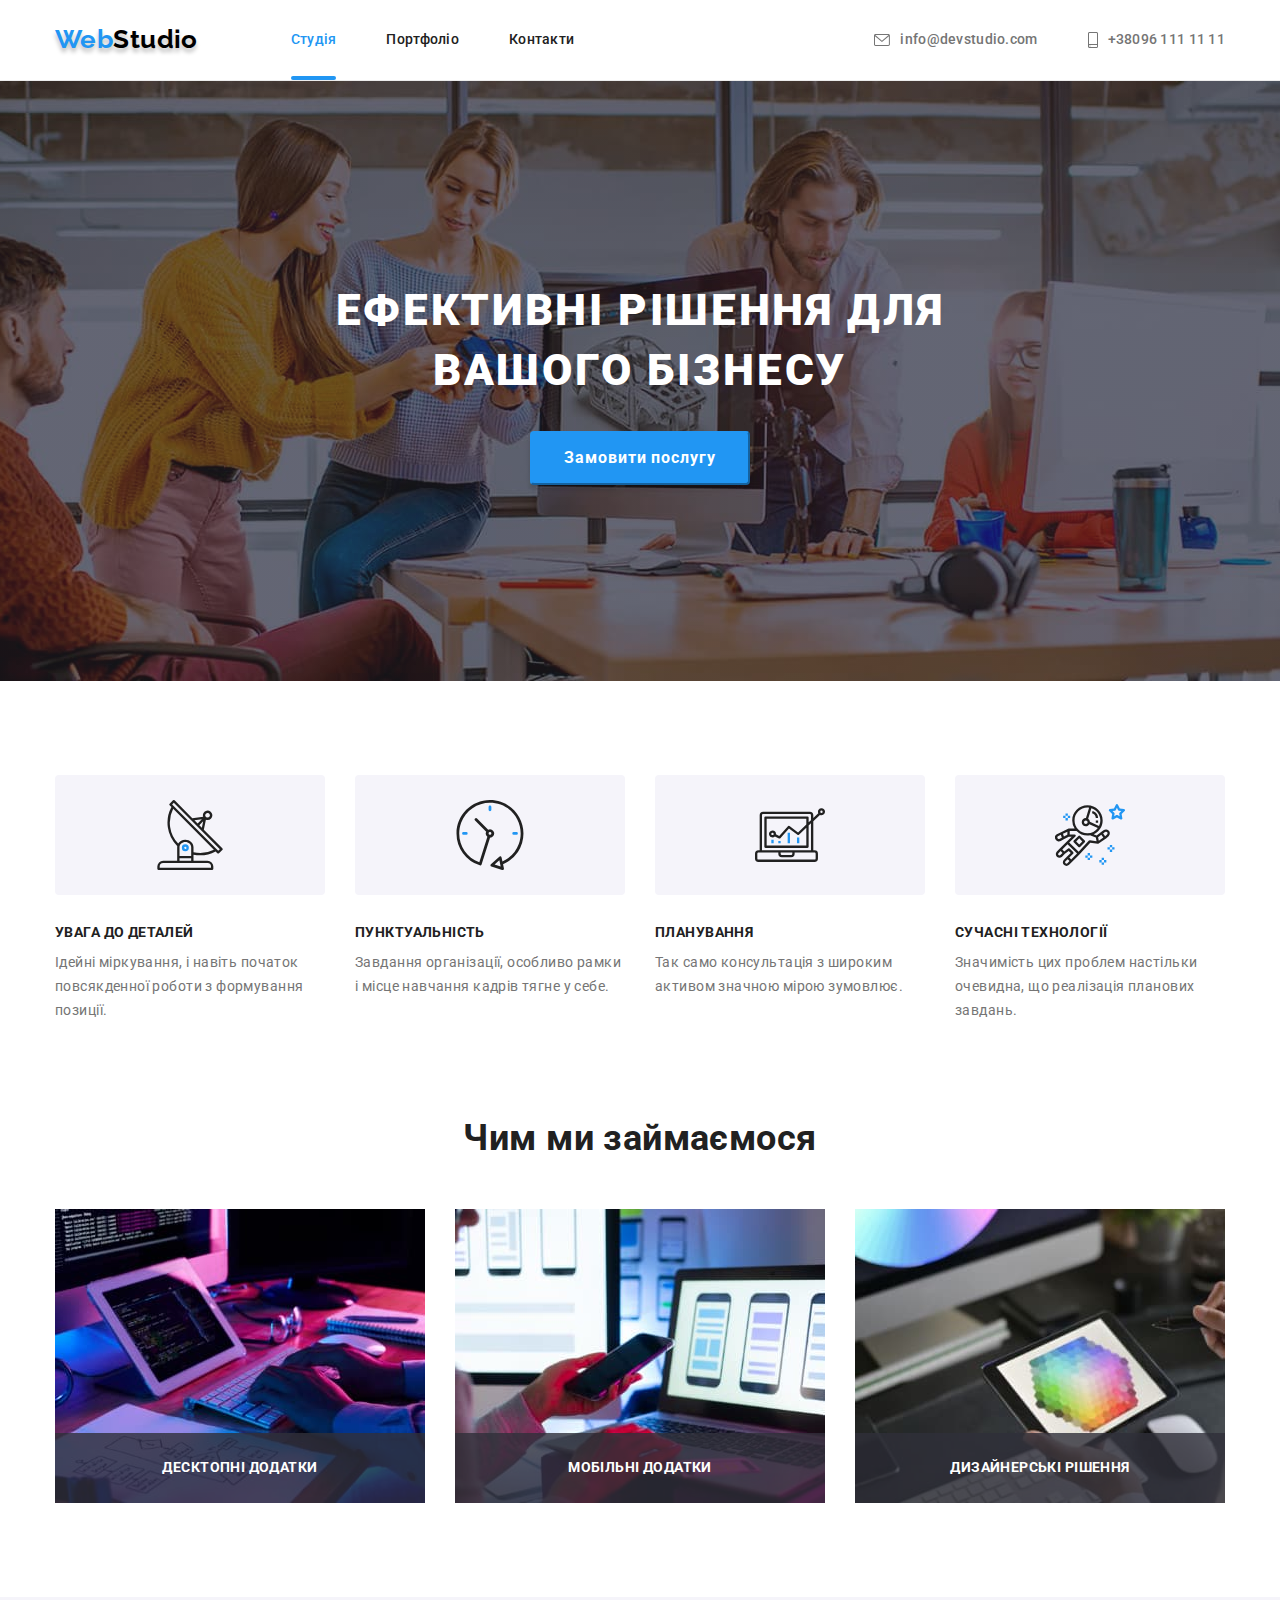
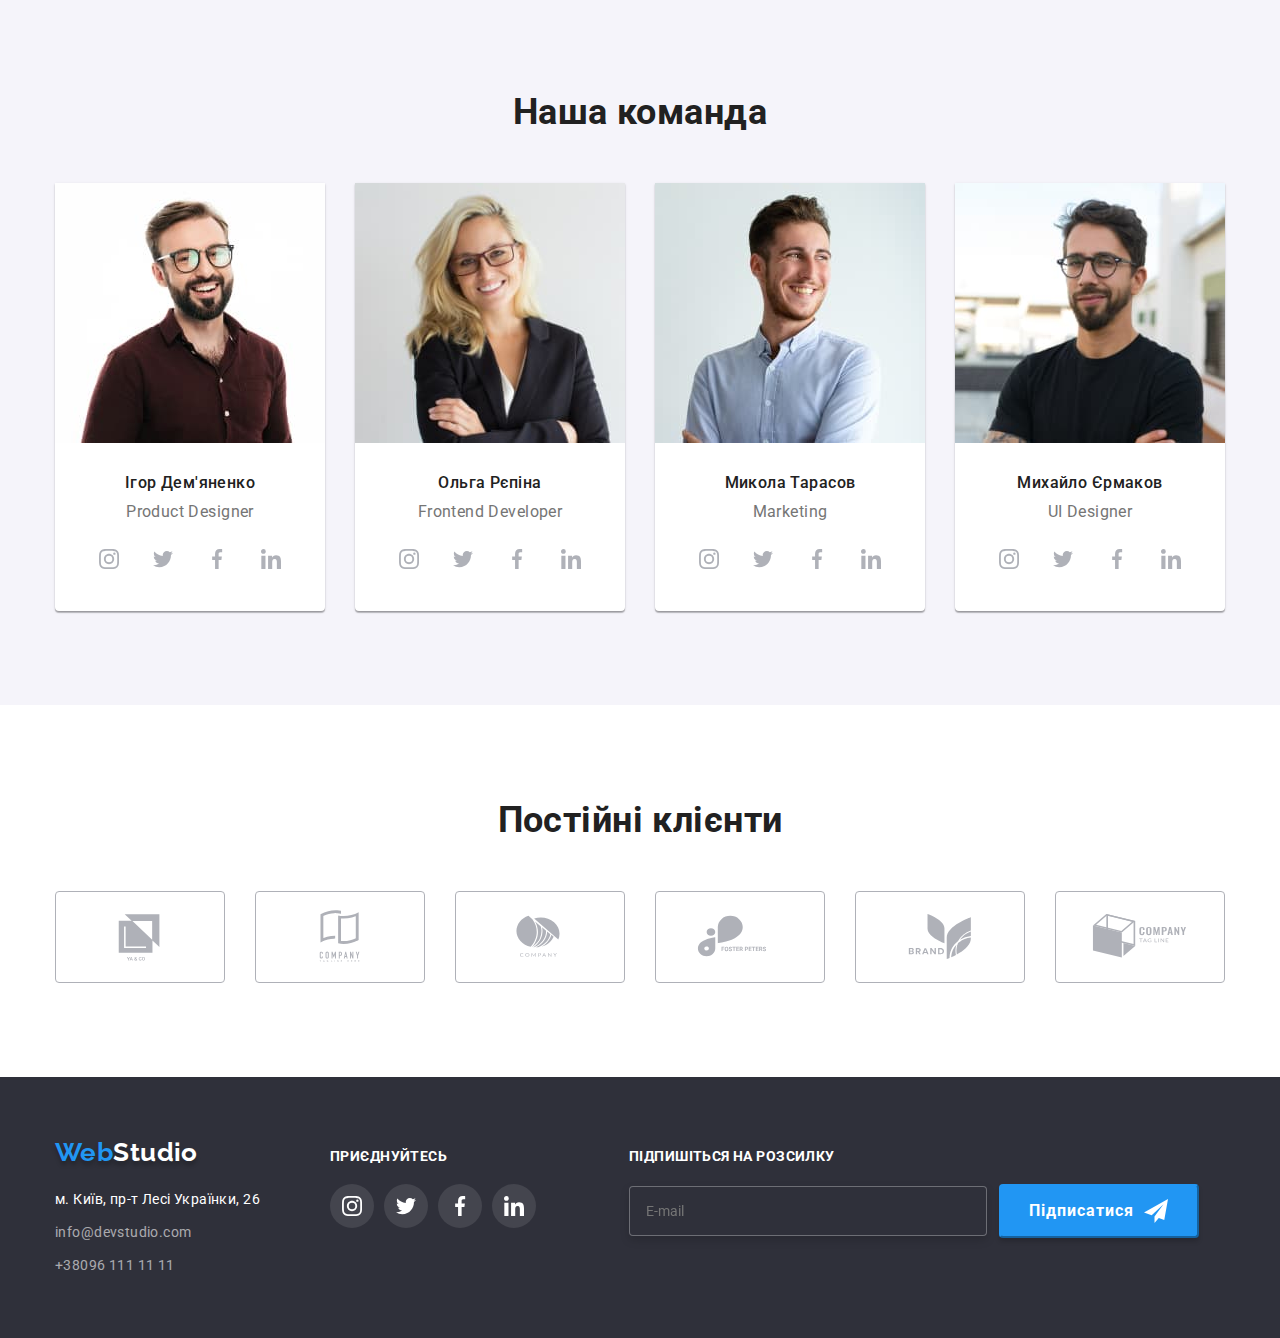
==== commit 58aeb0d4: "input css" ====
--- a/index.html
+++ b/index.html
@@ -331,7 +331,7 @@
                 <b class="join">Підпишіться на розсилку</b>
                 <form class="form-subscribe" action="email" placeholder="E-mail">
                     <label for="E-mail"></label>
-                    <input type="text" name="email" id="E-mail">
+                    <input type="text" name="email" id="E-mail" placeholder="E-mail">
                     <button type="submit" class="btn-form">
                         <span class="btn-name">Підписатися</span>
                         <svg class="icon-send" width="24" height="24">
@@ -350,49 +350,51 @@
                   <use href="./images/icons.svg#icon-close"></use>
                 </svg>
             </button>
+            <div class="modal-form">
+                <h2 class="title-modal">Залиште свої дані, ми вам передзвонимо</h2>
+                <form class="form-service">
+                    <div class="form-groupe">
+                        <label class="form-label" for="name">Ім'я</label>
+                        <input class="form-input" type="text" name="name" id="name">
+                        <svg class="form-icon" width="18px" height="18px">
+                            <use href="./images/icons.svg#icon-person-black"></use>
+                        </svg>
+                    </div>
+            
+                    <div class="form-groupe">
+                        <label class="form-label" for="tel">Телефон</label>
+                        <input class="form-input" type="tel" name="tel" id="tel">
+                        <svg class="form-icon" width="18px" height="18px">
+                            <use href="./images/icons.svg#icon-phone-black"></use>
+                        </svg>
+                    </div>
+            
+                    <div class="form-groupe">
+                        <label class="form-label" for="mail">Пошта</label>
+                        <input class="form-input" type="email" name="mail" id="mail">
+                        <svg class="form-icon" width="18px" height="18px">
+                            <use href="./images/icons.svg#icon-email-black"></use>
+                        </svg>
+                    </div>
+            
+                    <div class="form-groupe">
+                        <label class="form-label" for="comment">Коментар</label>
+                        <textarea class="form-comment" name="comment" id="comment" rows="6" placeholder="Введіть текст"></textarea>
+                    </div>
+            
+                    <div class="form-agree">
+                        <label class="checkbox-label">
+                            <input class="checkbox" type="checkbox" name="agree" value="agree">Погоджуюся з розсилкою та приймаю
+                            <a class="link">Умови договору</a>
+                        </label>
+                    </div>
+            
+                    <button class="btn-form-service" type="submit">
+                        <span class="name-btn-form">Відправити</span></button>
+                </form>
+            </div>
         </div>
-        <div class="modal-form">
-            <h2 class="title-modal">Залиште свої дані, ми вам передзвонимо</h2>
-            <form class="form-service">
-                <div class="form-groupe">
-                    <label class="form-label" for="name">Ім'я</label>
-                    <input class="form-input" type="text" name="name" id="name">
-                    <svg class="form-icon" width="18px" height="18px">
-                      <use href="./images/icons.svg#icon-person-black"></use>
-                    </svg>
-                </div>
-
-                <div class="form-groupe">
-                    <label class="form-label" for="tel">Телефон</label>
-                    <input class="form-input" type="tel" name="tel" id="tel">
-                    <svg class="form-icon" width="18px" height="18px">
-                      <use href="./images/icons.svg#icon-phone-black"></use>
-                    </svg>
-                </div>
-
-                <div class="form-groupe">
-                    <label class="form-label" for="mail">Пошта</label>
-                    <input class="form-input" type="email" name="mail" id="mail">
-                    <svg class="form-icon" width="18px" height="18px">
-                      <use href="./images/icons.svg#icon-email-black"></use>
-                    </svg>
-                </div>
-
-                <div class="form-groupe">
-                    <label class="form-label" for="comment">Коментар</label>
-                    <textarea class="form-comment" name="comment" id="comment" rows="6" placeholder="Введіть текст"></textarea>
-                </div>
-
-                <div class="form-agree">
-                    <input type="checkbox" name="agree" value="agree" id="agree">
-                    <label for="agree">Погоджуюся з розсилкою та приймаю 
-                        <a class="link">Умови договору</a></label>
-                </div>
-
-                <button class="btn-form-service" type="submit">
-                    <span class="name-btn-form">Відправити</span></button>
-            </form>
-        </div>
+        
     </div>
     
 
--- a/css/styles.css
+++ b/css/styles.css
@@ -651,11 +651,9 @@
     cursor: pointer;
 }
 .modal-form {
-    position: relative;
+    /*position: relative;*/
     top: 19%;
-    /*left: 30%;*/
-
-    outline: 2px solid tomato;
+
     padding: 40px;
 
     width: 528px;
@@ -673,7 +671,12 @@
 
     margin-bottom: 12px;
 }
+.close-btn:focus-within .modal{
+    fill: var(--accent-color);
+}
+
 .form-groupe{
+    position: relative;
     margin-bottom: 10px;
 
     display: flex;
@@ -681,18 +684,24 @@
 }
 
 .form-groupe input{
-    position: relative;
-
     margin: 0;
-    padding: 11px 12px;
+    padding-top: 11px;
+    padding-bottom: 11px;
+    padding-left: 42px;
 
     border: 1px solid rgba(33, 33, 33, 0.2);
     border-radius: 4px;
+
+    cursor: pointer;
+}
+.form-input:focus {
+    border-color: var(--accent-color);
 }
 .form-icon{
     position: absolute;
-
-    left: 52px;
+    top: 50%;
+    left: 12px;
+    
 }
 .form-label{
     margin-bottom: 4px;
@@ -708,6 +717,13 @@
     border: 1px solid rgba(33, 33, 33, 0.2);
     border-radius: 4px;
 }
+.form-input:focus+.form-icon {
+    fill: var(--accent-color);
+}
+input:focus-visible,
+textarea:focus-visible {
+    outline: none;
+}
 .form-groupe 
 textarea{
     resize: none;
@@ -724,6 +740,12 @@
 
     text-align: center;
 }
+.checkbox {
+    -moz-appearance: none;
+    -webkit-appearance: none;
+    appearance: none;
+}
+
 .form-agree .link{
     color: var(--accent-color);
     text-decoration: underline;
@@ -760,6 +782,7 @@
 
     color:var(--white-color);
 }
+
 
 
 
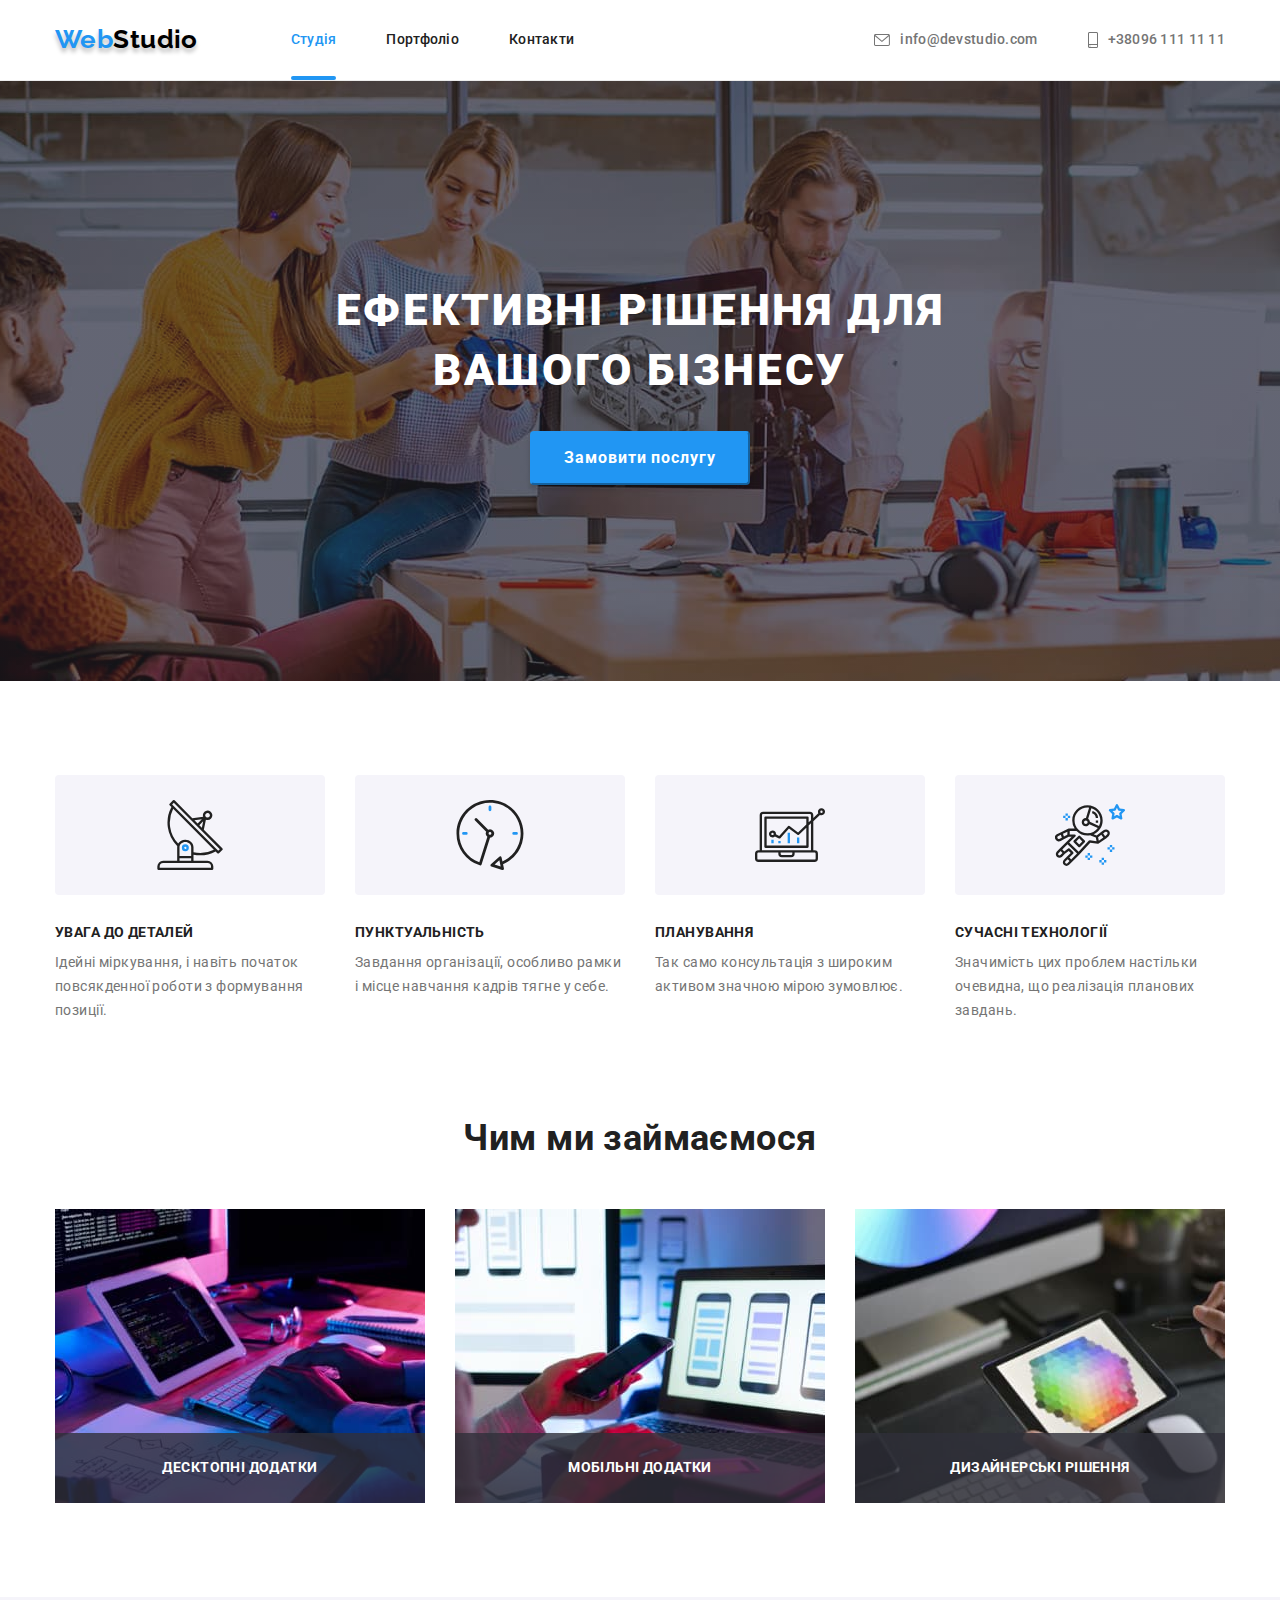
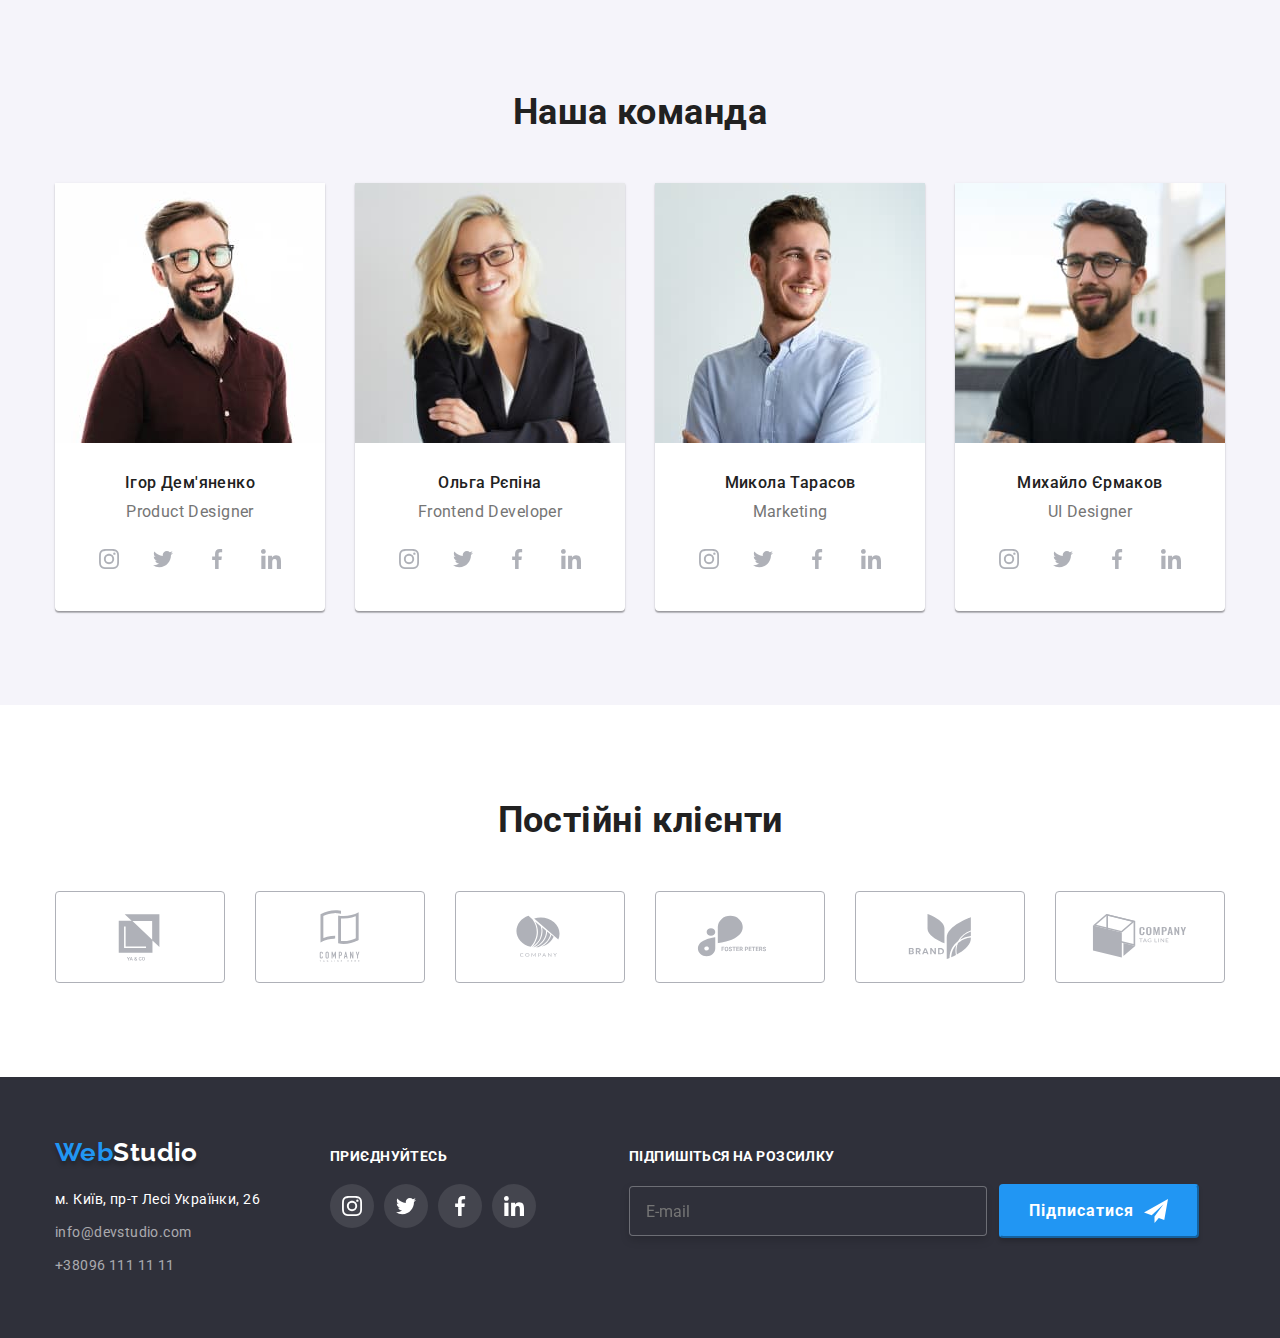
==== commit a4e0304e: "changes icon close" ====
--- a/index.html
+++ b/index.html
@@ -331,7 +331,7 @@
                 <b class="join">Підпишіться на розсилку</b>
                 <form class="form-subscribe" action="email" placeholder="E-mail">
                     <label for="E-mail"></label>
-                    <input type="text" name="email" id="E-mail" placeholder="E-mail">
+                    <input type="text" name="email" id="E-mail" placeholder="E-mail" required>
                     <button type="submit" class="btn-form">
                         <span class="btn-name">Підписатися</span>
                         <svg class="icon-send" width="24" height="24">
@@ -347,7 +347,7 @@
         <div class="modal">
             <button class="close-btn" type="button" data-modal-close>
                 <svg class="icon-close" width="18" height="18">
-                  <use href="./images/icons.svg#icon-close"></use>
+                  <use class="checked" href="./images/icons.svg#icon-close"></use>
                 </svg>
             </button>
             <div class="modal-form">
@@ -355,7 +355,7 @@
                 <form class="form-service">
                     <div class="form-groupe">
                         <label class="form-label" for="name">Ім'я</label>
-                        <input class="form-input" type="text" name="name" id="name">
+                        <input class="form-input" type="text" name="name" id="name" required>
                         <svg class="form-icon" width="18px" height="18px">
                             <use href="./images/icons.svg#icon-person-black"></use>
                         </svg>
@@ -363,7 +363,7 @@
             
                     <div class="form-groupe">
                         <label class="form-label" for="tel">Телефон</label>
-                        <input class="form-input" type="tel" name="tel" id="tel">
+                        <input class="form-input" type="tel" name="tel" id="tel" required>
                         <svg class="form-icon" width="18px" height="18px">
                             <use href="./images/icons.svg#icon-phone-black"></use>
                         </svg>
@@ -371,7 +371,7 @@
             
                     <div class="form-groupe">
                         <label class="form-label" for="mail">Пошта</label>
-                        <input class="form-input" type="email" name="mail" id="mail">
+                        <input class="form-input" type="email" name="mail" id="mail" required>
                         <svg class="form-icon" width="18px" height="18px">
                             <use href="./images/icons.svg#icon-email-black"></use>
                         </svg>
@@ -384,7 +384,11 @@
             
                     <div class="form-agree">
                         <label class="checkbox-label">
-                            <input class="checkbox" type="checkbox" name="agree" value="agree">Погоджуюся з розсилкою та приймаю
+                            <input class="checkbox" type="checkbox" name="agree" value="agree">
+                            <svg class="icon" width="16" height="15">
+                              <use href="./images/icons.svg#icon-check"></use>
+                            </svg>
+                            Погоджуюся з розсилкою та приймаю 
                             <a class="link">Умови договору</a>
                         </label>
                     </div>
--- a/css/styles.css
+++ b/css/styles.css
@@ -543,6 +543,10 @@
     width: 358px;
     height: 50px;
 
+    color: rgba(255, 255, 255, 0.6);
+    font-size: 16px;
+    line-height: 1.25;
+
     border: 1px solid rgba(255, 255, 255, 0.3);
     filter: drop-shadow(0px 4px 4px rgba(0, 0, 0, 0.15));
     border-radius: 4px;
@@ -647,8 +651,12 @@
     border: 1px solid rgba(0, 0, 0, 0.1);
 
     background-color: transparent;
-
+    
     cursor: pointer;
+
+    transition-property: fill;
+    transition-duration: 250ms;
+    transition-timing-function: cubic-bezier(0.4, 0, 0.2, 1);
 }
 .modal-form {
     /*position: relative;*/
@@ -671,9 +679,32 @@
 
     margin-bottom: 12px;
 }
-.close-btn:focus-within .modal{
+.icon-close{
+    fill: #000000;
+}
+.close-btn:hover .icon-close {
     fill: var(--accent-color);
 }
+/*.icon-close .unchecked{
+    opacity: 0;
+    transition-property: fill;
+    transition-duration: 250ms;
+    transition-timing-function: cubic-bezier(0.4, 0, 0.2, 1);
+}
+.close-btn:focus .icon-close .unchecked{
+    opacity: 1;
+}
+
+.close-btn .checked{
+   opacity: 1;
+    transition-property: fill;
+    transition-duration: 250ms;
+    transition-timing-function: cubic-bezier(0.4, 0, 0.2, 1);
+}
+
+.close-btn:focus .icon-close .checked {
+    opacity: 0;
+}*/
 
 .form-groupe{
     position: relative;
@@ -683,7 +714,9 @@
     flex-direction: column;
 }
 
-.form-groupe input{
+.form-groupe .form-input{
+    position: relative;
+
     margin: 0;
     padding-top: 11px;
     padding-bottom: 11px;
@@ -693,6 +726,10 @@
     border-radius: 4px;
 
     cursor: pointer;
+
+    transition-property: border-color;
+    transition-duration: 250ms;
+    transition-timing-function: cubic-bezier(0.4, 0, 0.2, 1);
 }
 .form-input:focus {
     border-color: var(--accent-color);
@@ -704,22 +741,15 @@
     
 }
 .form-label{
+    font-size: 12px;
+    line-height: 1.17;
+    letter-spacing: 0.01em;
+
     margin-bottom: 4px;
 
     color: var(--primary-text-color);
 }
-.form-input{
-    position: relative;
-
-    margin: 0;
-    padding: 11px 12px;
-    
-    border: 1px solid rgba(33, 33, 33, 0.2);
-    border-radius: 4px;
-}
-.form-input:focus+.form-icon {
-    fill: var(--accent-color);
-}
+
 input:focus-visible,
 textarea:focus-visible {
     outline: none;
@@ -736,20 +766,73 @@
     border-radius: 4px;
 }
 .form-agree{
+    display: flex;
+    justify-content: center;
+
     margin-bottom: 30px;
 
     text-align: center;
 }
+.checkbox-label{
+    line-height: 1.71;
+    color: var(--primary-text-color);
+
+    display: flex;
+    align-items: center;
+
+    cursor: pointer;
+    /*outline: 2px solid tomato;*/
+}
 .checkbox {
-    -moz-appearance: none;
+    /*-moz-appearance: none;
     -webkit-appearance: none;
-    appearance: none;
+    appearance: none;*/
+
+    position: absolute;
+    width: 1px;
+    height: 1px;
+    margin: -1px;
+    border: 0;
+    padding: 0;
+    
+    white-space: nowrap;
+    clip-path: inset(100%);
+    clip: rect(0 0 0 0);
+    overflow: hidden;
+}
+
+.checkbox:checked + .icon{
+    background-color: var(--accent-color);
+    background-origin: border-box;
+    border-color: var(--accent-color);
+}
+
+.form-agree .icon{
+    display: inline-block;
+    width: 16px;
+    height: 15px;
+
+    border: var(--title-text-color) 2px solid;
+
+    border-radius: 2px;
+
+    margin-right: 7px;
+}
+.form-icon {
+    transition-property: fill;
+    transition-duration: 250ms;
+    transition-timing-function: cubic-bezier(0.4, 0, 0.2, 1);
+}
+
+.form-input:focus+.form-icon {
+    fill: var(--accent-color);
 }
 
 .form-agree .link{
     color: var(--accent-color);
     text-decoration: underline;
-    
+    margin-left: 4px;
+
     cursor: pointer;
 }
 .btn-form-service{
